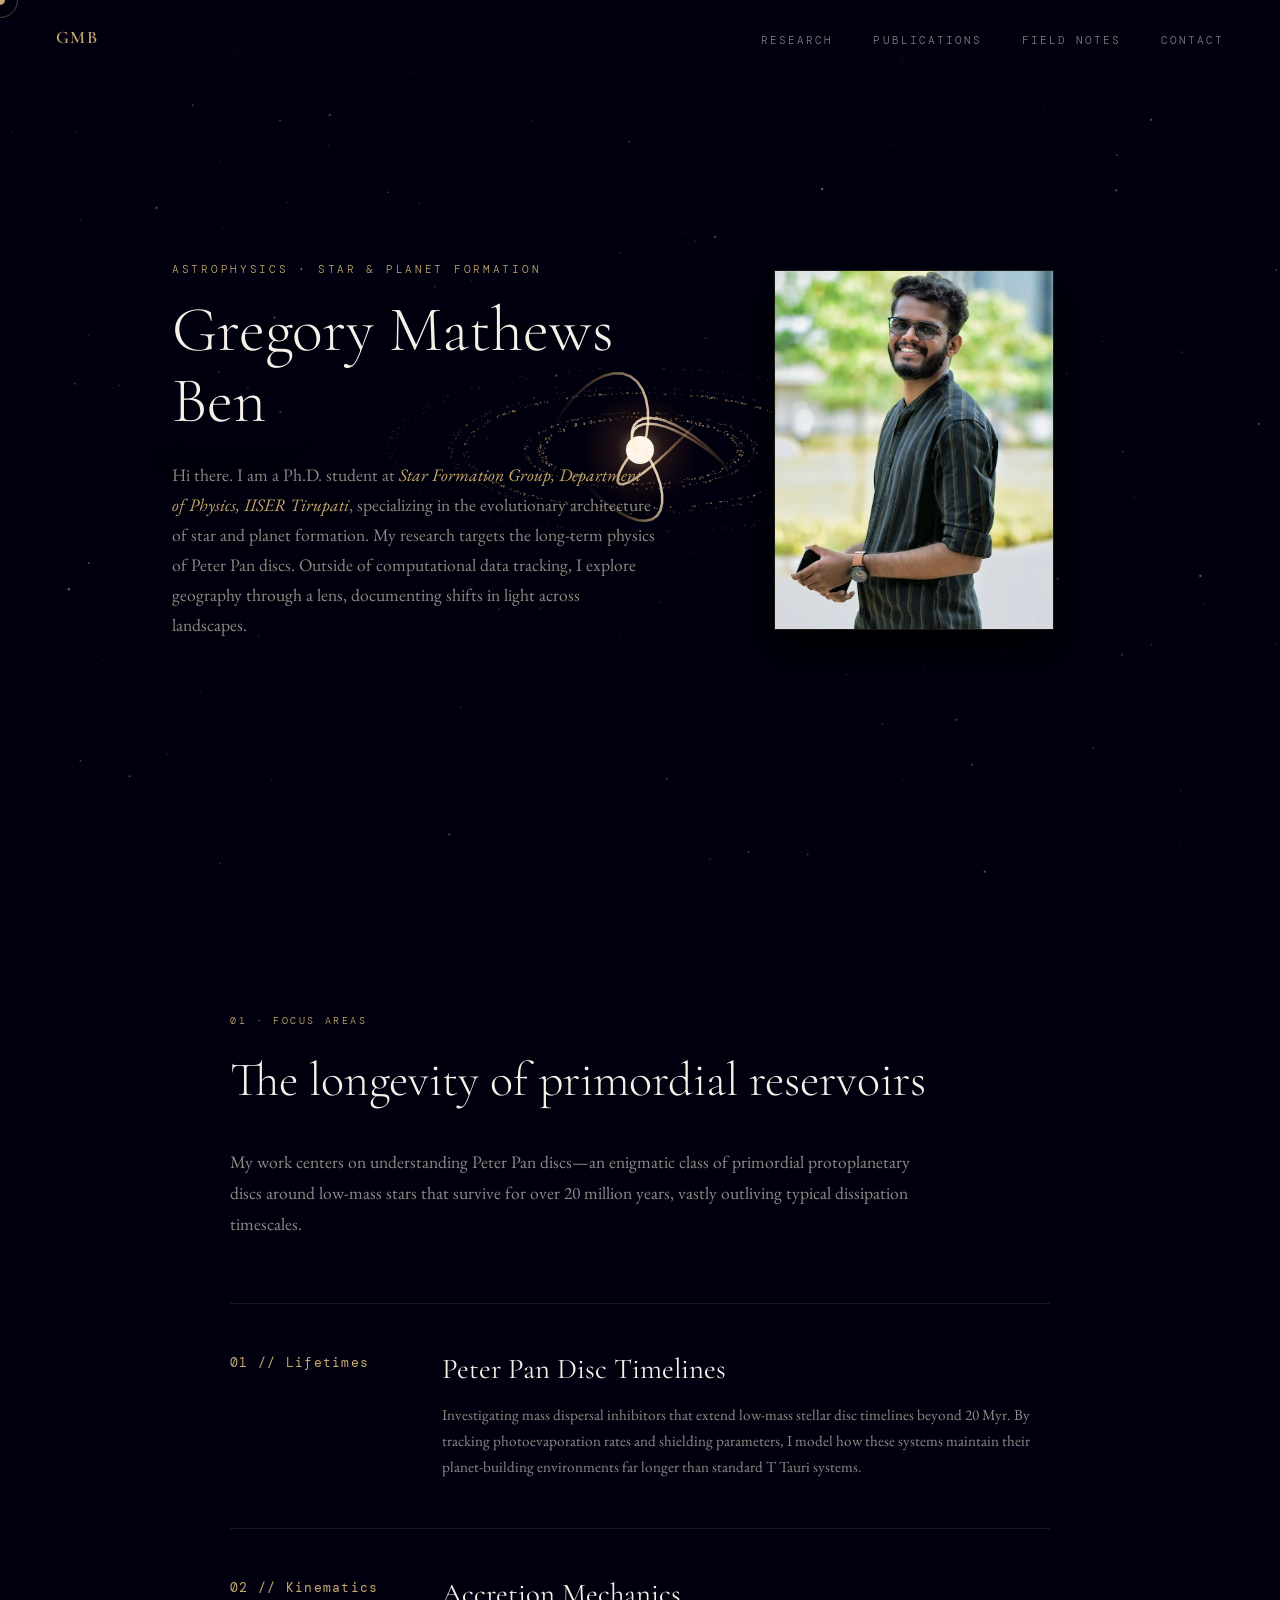
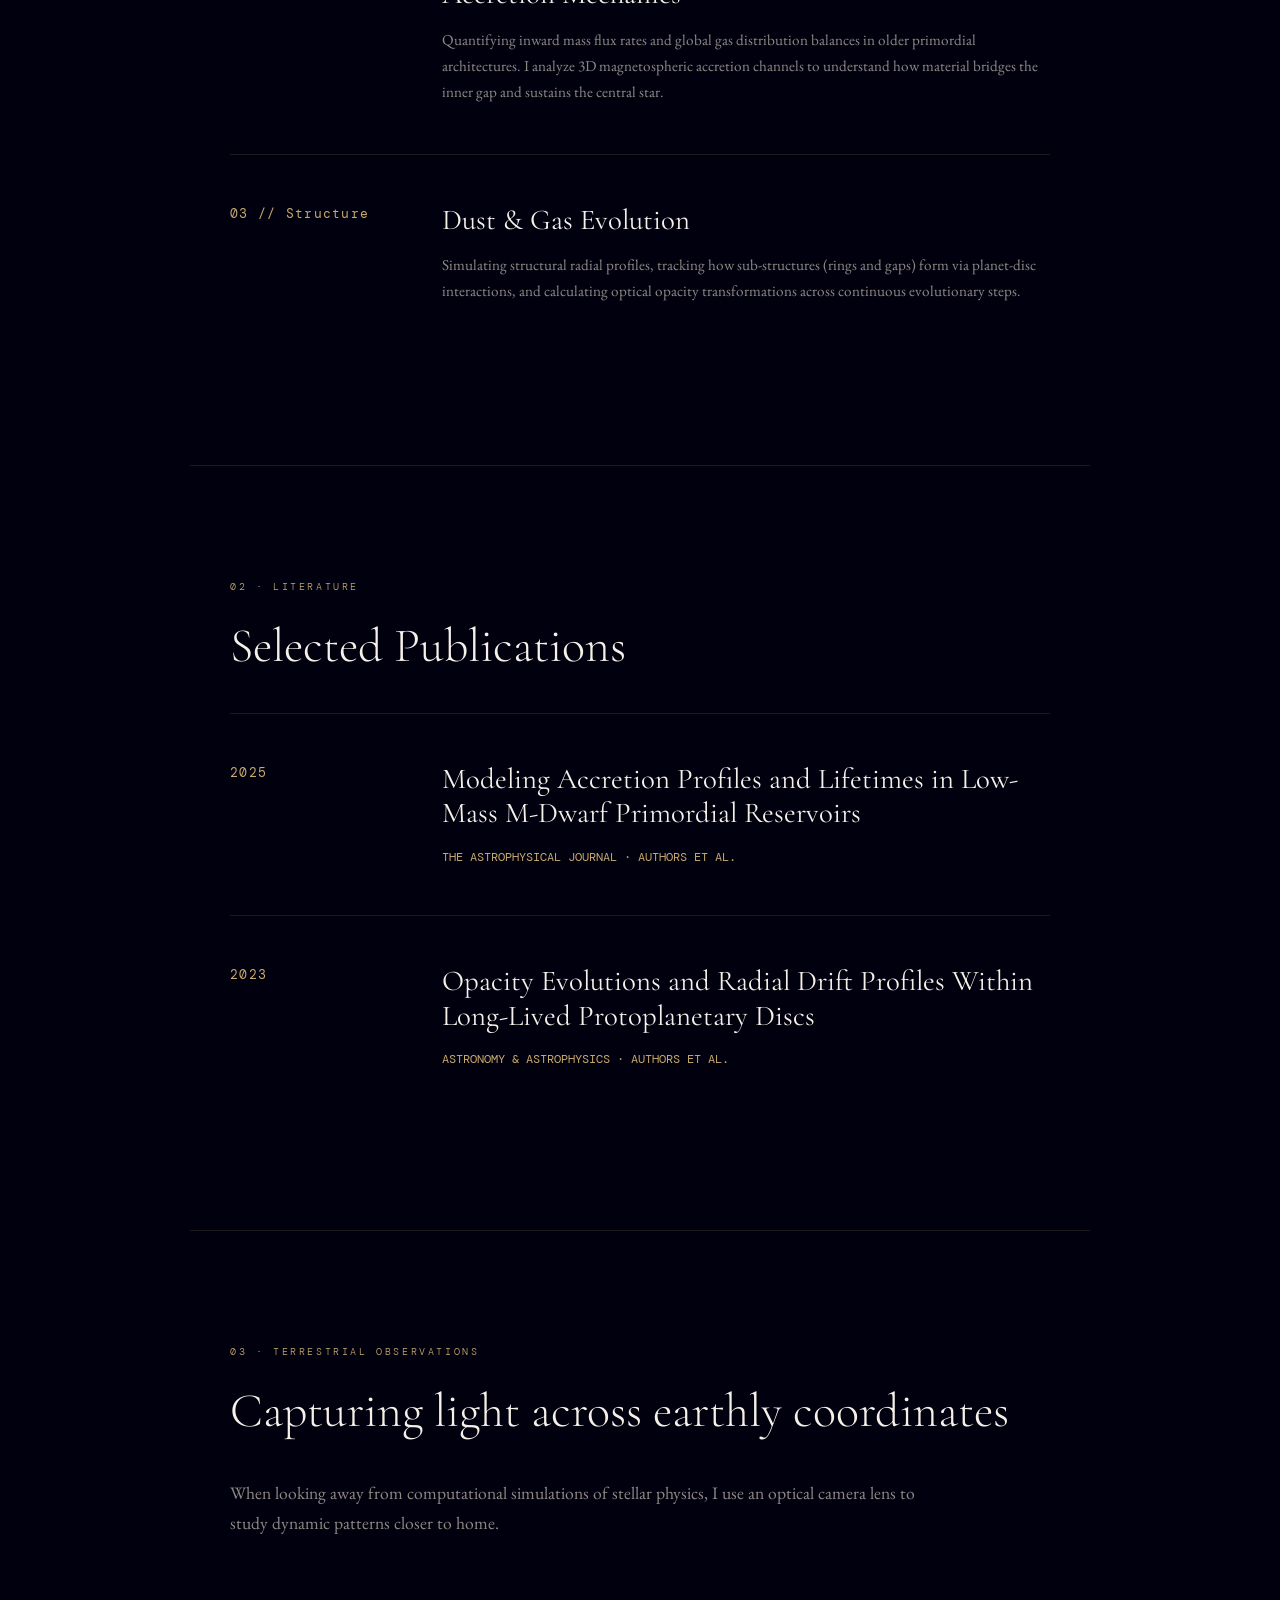
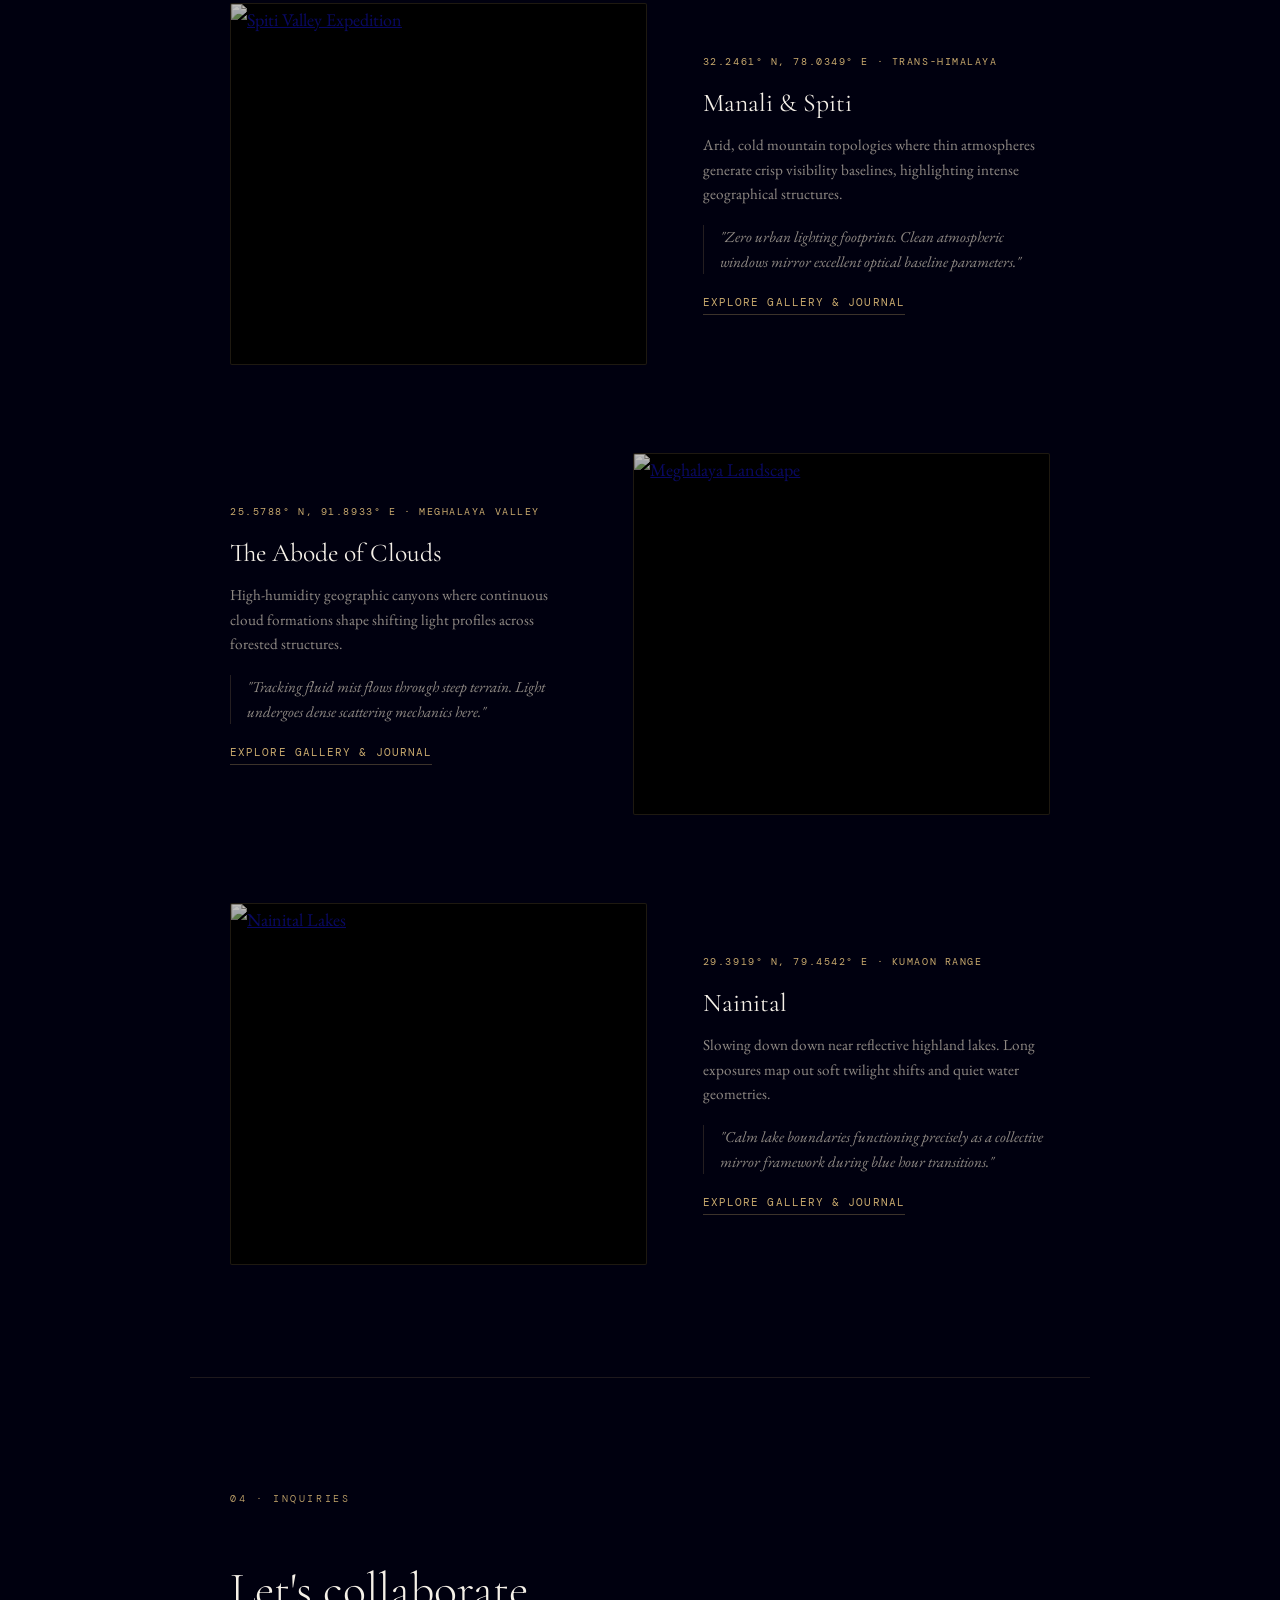
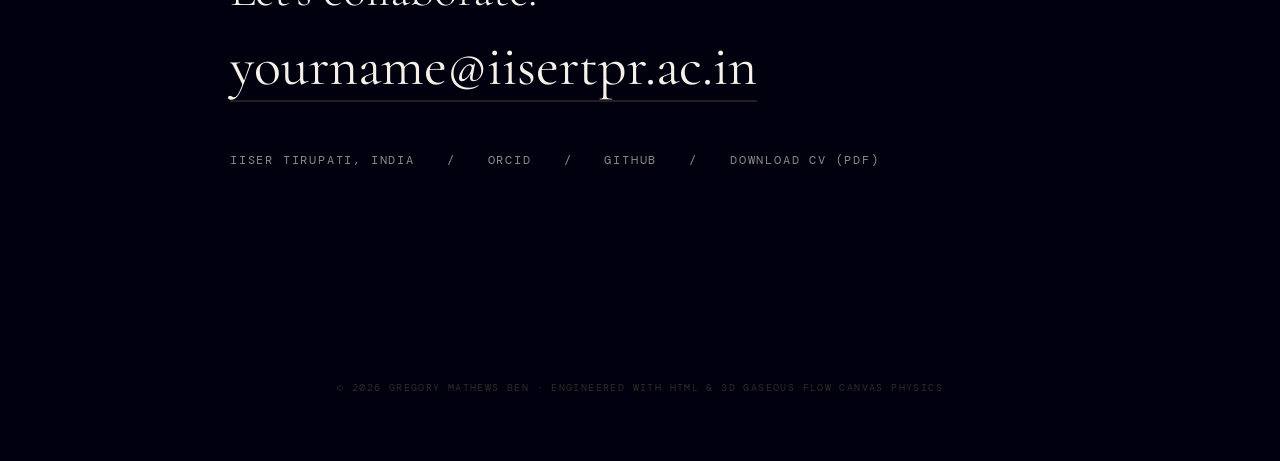
==== index.html @ f995111c "initial sinc" ====
<!DOCTYPE html>
<html lang="en">
<head>
<meta charset="UTF-8">
<meta name="viewport" content="width=device-width, initial-scale=1.0">
<title>Gregory Mathews Ben · Astrophysics</title>
<link rel="preconnect" href="https://fonts.googleapis.com">
<link href="https://fonts.googleapis.com/css2?family=EB+Garamond:ital,wght@0,400;0,500;1,400&family=Cormorant+Garamond:wght@300;400;600&family=DM+Mono:wght@300;400&display=swap" rel="stylesheet">
<style>
  *, *::before, *::after { box-sizing: border-box; margin: 0; padding: 0; }

  :root {
    --gold: #c8a96e;
    --gold-light: #e2c99a;
    --gold-dim: rgba(200,169,110,0.18);
    --white: #f5f0e8;
    --muted: rgba(220,210,195,0.65);
    --bg-space: #00000f;
    --bg-earth: #0a0d16;
    --border: rgba(200,169,110,0.15);
    --font-display: 'Cormorant Garamond', Georgia, serif;
    --font-body: 'EB Garamond', Georgia, serif;
    --font-mono: 'DM Mono', monospace;
    --transition-speed: 0.8s ease;
  }

  html { scroll-behavior: smooth; }

  body {
    background: var(--bg-space);
    color: var(--white);
    font-family: var(--font-body);
    font-size: 18px;
    line-height: 1.75;
    transition: background-color var(--transition-speed);
    cursor:none;
  }
  #cursor {
    position: fixed; top: 0; left: 0; width: 10px; height: 10px;
    background: var(--gold); border-radius: 50%; pointer-events: none;
    z-index: 9999; transform: translate(-50%,-50%);
    transition: width 0.15s, height 0.15s, background 0.15s;
    mix-blend-mode: normal;
  }
  #cursor-ring {
    position: fixed; top: 0; left: 0; width: 36px; height: 36px;
    border: 1px solid rgba(200,169,110,0.4); border-radius: 50%;
    pointer-events: none; z-index: 9998; transform: translate(-50%,-50%);
    transition: transform 0.12s ease, width 0.2s, height 0.2s;
  }
  body.terrestrial-mode { background: var(--bg-earth); }
 
  /* ── NAV ── */
  nav {
    position: fixed; top: 0; left: 0; right: 0; z-index: 100;
    display: flex; justify-content: space-between; align-items: center;
    padding: 1.4rem 3.5rem;
    background: linear-gradient(to bottom, rgba(0,0,15,0.85) 0%, transparent 100%);
    backdrop-filter: blur(2px);
  }
  .nav-logo {
    font-family: var(--font-display); font-size: 1.1rem;
    color: var(--gold); letter-spacing: 0.08em; font-weight: 600; text-decoration: none;
  }
  .nav-links { display: flex; gap: 2.5rem; list-style: none; }
  .nav-links a {
    font-family: var(--font-mono); font-size: 0.7rem; font-weight: 300;
    letter-spacing: 0.18em; text-transform: uppercase;
    color: rgba(220,210,195,0.6); text-decoration: none; transition: color 0.2s;
  }
  .nav-links a:hover { color: var(--gold); }

  /* ── HERO SECTION FIXED (Ensuring correct layering over canvas) ── */
  #hero {
    position: relative; width: 100%; height: 100vh;
    display: flex; align-items: center; justify-content: center;
    overflow: hidden;
  }
  #disc-canvas {
    position: absolute; inset: 0; width: 100%; height: 100%; display: block; z-index: 1;
  }
  .hero-container {
    position: relative; z-index: 2; display: grid;
    grid-template-columns: 1.25fr 1fr; gap: 4rem;
    max-width: 1000px; width: 100%; align-items: center; padding: 0 2rem;
  }
  .hero-text-side { text-align: left; pointer-events: none; }
  .hero-label {
    font-family: var(--font-mono); font-size: 0.68rem; font-weight: 300;
    letter-spacing: 0.25em; text-transform: uppercase;
    color: var(--gold); margin-bottom: 1rem; opacity: 0; animation: fadeUp 1s 0.3s forwards;
  }
  .hero-name {
    font-family: var(--font-display); font-size: clamp(2.5rem, 5vw, 4rem);
    font-weight: 300; line-height: 1.1; color: var(--white);
    text-shadow: 0 0 60px rgba(0,0,0,1);
    opacity: 0; animation: fadeUp 1s 0.55s forwards;
  }
  .hero-welcome {
    font-size: 1.1rem; color: var(--muted); margin-top: 1.5rem; max-width: 540px;
    text-shadow: 0 0 30px rgba(0,0,0,1), 0 2px 8px rgba(0,0,0,1);
    opacity: 0; animation: fadeUp 1s 0.8s forwards; line-height: 1.7;
  }
  .hero-welcome span { color: var(--gold); font-style: italic; }

  /* Full True-Color Portrait Frame Layout */
  .hero-portrait-side {
    opacity: 0; animation: fadeUp 1s 1.0s forwards; display: flex; justify-content: center; z-index: 3;
  }
  .portrait-frame {
    position: relative; width: 280px; height: 360px;
    border: 1px solid var(--border); background: #000; overflow: hidden;
    box-shadow: 0 20px 40px rgba(0,0,0,0.8);
  }
  .portrait-frame img {
    width: 100%; height: 100%; object-fit: cover;
    transition: transform 0.6s ease;
  }
  .portrait-frame:hover img {
    transform: scale(1.02);
  }

  @keyframes fadeUp {
    from { opacity: 0; transform: translateY(18px); }
    to   { opacity: 1; transform: translateY(0); }
  }

  /* ── SECTIONS ── */
  section {
    max-width: 900px; margin: 0 auto; padding: 7rem 2.5rem; border-bottom: 1px solid var(--border);
    position: relative; z-index: 2;
  }
  section:last-of-type { border-bottom: none; }

  .sec-label {
    font-family: var(--font-mono); font-size: 0.65rem; font-weight: 300;
    letter-spacing: 0.25em; text-transform: uppercase;
    color: var(--gold); margin-bottom: 1.5rem; display: block;
  }
  .sec-title {
    font-family: var(--font-display); font-size: clamp(2rem, 4vw, 3rem);
    font-weight: 300; color: var(--white); line-height: 1.1; margin-bottom: 2.5rem;
  }
  .sec-intro { color: var(--muted); font-size: 1.1rem; max-width: 700px; margin-bottom: 4rem; }

  /* ── EDITORIAL LAYOUT ── */
  .editorial-list { display: flex; flex-direction: column; }
  .editorial-row {
    display: grid; grid-template-columns: 180px 1fr; gap: 2rem;
    padding: 3rem 0; border-top: 1px solid var(--border);
  }
  .row-meta {
    font-family: var(--font-mono); font-size: 0.8rem; color: var(--gold);
    letter-spacing: 0.1em;
  }
  .row-content h3 {
    font-family: var(--font-display); font-size: 1.8rem; font-weight: 400;
    color: var(--white); margin-bottom: 1rem; line-height: 1.2;
  }
  .row-content p { font-size: 0.95rem; color: var(--muted); line-height: 1.7; }

  /* ── PHOTOGRAPHY PORTALS ── */
  .travel-grid { display: flex; flex-direction: column; gap: 5.5rem; margin-top: 2rem; }
  .travel-item { display: grid; grid-template-columns: 1.2fr 1fr; gap: 3.5rem; align-items: center; }
  .travel-item:nth-child(even) { grid-template-columns: 1fr 1.2fr; }
  .travel-item:nth-child(even) .travel-img-wrapper { grid-column: 2; }
  .travel-item:nth-child(even) .travel-info { grid-column: 1; grid-row: 1; }

  .travel-img-wrapper {
    position: relative; overflow: hidden; border: 1px solid var(--border);
    border-radius: 2px; background: #000; display: block;
  }
  .travel-img-wrapper img {
    width: 100%; display: block; height: 360px; object-fit: cover;
    filter: grayscale(40%) sepia(15%) brightness(0.75);
    transition: transform 0.7s cubic-bezier(0.25, 1, 0.5, 1), filter 0.7s ease;
  }
  .travel-img-wrapper:hover img {
    filter: grayscale(0%) sepia(0%) brightness(1); transform: scale(1.02);
  }
  .meta-coords {
    font-family: var(--font-mono); font-size: 0.65rem; color: var(--gold);
    letter-spacing: 0.15em; margin-bottom: 0.6rem;
  }
  .travel-notes {
    font-size: 0.95rem; color: var(--muted); border-left: 1px solid var(--gold-dim);
    padding-left: 1rem; margin-top: 1.2rem; font-style: italic; line-height: 1.6;
  }
  .explore-link {
    display: inline-block; margin-top: 1.2rem; font-family: var(--font-mono);
    font-size: 0.68rem; text-transform: uppercase; letter-spacing: 0.1em;
    color: var(--gold); text-decoration: none; border-bottom: 1px solid rgba(200,169,110,0.3);
    padding-bottom: 2px; transition: color 0.2s, border-color 0.2s;
  }
  .explore-link:hover { color: var(--white); border-color: var(--white); }

  /* ── CONTACT ── */
  .contact-hero { padding: 2rem 0; }
  .email-massive {
    font-family: var(--font-display); font-size: clamp(1.8rem, 4.5vw, 3.5rem);
    color: var(--white); text-decoration: none; border-bottom: 2px solid var(--gold-dim);
    display: inline-block; margin: 1rem 0 3rem 0; transition: color 0.3s, border-color 0.3s;
    line-height: 1.2;
  }
  .email-massive:hover { color: var(--gold); border-color: var(--gold); }
  
  .contact-links-inline {
    display: flex; gap: 2rem; font-family: var(--font-mono); font-size: 0.75rem;
    letter-spacing: 0.15em; text-transform: uppercase; color: var(--muted);
  }
  .contact-links-inline a { color: var(--muted); text-decoration: none; transition: color 0.2s; }
  .contact-links-inline a:hover { color: var(--gold); }

  footer {
    text-align: center; padding: 4rem 2rem;
    font-family: var(--font-mono); font-size: 0.62rem; letter-spacing: 0.14em;
    color: rgba(200,169,110,0.25); text-transform: uppercase;
  }

  @media (max-width: 860px) {
    nav { padding: 1rem 1.5rem; }
    .nav-links { gap: 1.2rem; }
    #hero { padding-top: 7rem; height: auto; min-height: auto; }
    .hero-container { grid-template-columns: 1fr; gap: 2.5rem; }
    .hero-text-side { text-align: center; }
    .hero-welcome { margin-left: auto; margin-right: auto; }
    .portrait-frame { width: 240px; height: 310px; }
    section { padding: 5rem 1.5rem; }
    .editorial-row { grid-template-columns: 1fr; gap: 0.5rem; padding: 2.5rem 0; }
    .row-meta { margin-bottom: 0.5rem; }
    .travel-item, .travel-item:nth-child(even) { grid-template-columns: 1fr; gap: 1.5rem; }
    .travel-item:nth-child(even) .travel-img-wrapper { grid-column: auto; }
    .travel-img-wrapper img { height: 250px; }
    .contact-links-inline { flex-direction: column; gap: 1rem; }
  }
</style>
</head>
<body>
<div id="cursor"></div>
<div id="cursor-ring"></div>
<nav>
  <a class="nav-logo" href="#hero">GMB</a>
  <ul class="nav-links">
    <li><a href="#research">Research</a></li>
    <li><a href="#publications">Publications</a></li>
    <li><a href="#terrestrial">Field Notes</a></li>
    <li><a href="#contact">Contact</a></li>
  </ul>
</nav>

<section id="hero" style="max-width:100%; border:none; padding:0;">
  <canvas id="disc-canvas"></canvas>
  <div class="hero-container">
    
    <div class="hero-text-side">
      <div class="hero-label">Astrophysics · Star &amp; Planet Formation</div>
      <h1 class="hero-name">Gregory Mathews Ben</h1>
      <p class="hero-welcome">
        Hi there. I am a Ph.D. student at <span>Star Formation Group, Department of Physics, IISER Tirupati</span>, specializing in the evolutionary architecture of star and planet formation. My research targets the long-term physics of Peter Pan discs. Outside of computational data tracking, I explore geography through a lens, documenting shifts in light across landscapes.
      </p>
    </div>

    <div class="hero-portrait-side">
      <div class="portrait-frame">
        <img src="greg.jpg" alt="Gregory Mathews Ben Portrait">
      </div>
    </div>

  </div>
</section>

<section id="research">
  <span class="sec-label">01 · Focus Areas</span>
  <h2 class="sec-title">The longevity of primordial reservoirs</h2>
  <p class="sec-intro">
    My work centers on understanding Peter Pan discs—an enigmatic class of primordial protoplanetary discs around low-mass stars that survive for over 20 million years, vastly outliving typical dissipation timescales.
  </p>

  <div class="editorial-list">
    <div class="editorial-row">
      <div class="row-meta">01 // Lifetimes</div>
      <div class="row-content">
        <h3>Peter Pan Disc Timelines</h3>
        <p>Investigating mass dispersal inhibitors that extend low-mass stellar disc timelines beyond 20 Myr. By tracking photoevaporation rates and shielding parameters, I model how these systems maintain their planet-building environments far longer than standard T Tauri systems.</p>
      </div>
    </div>

    <div class="editorial-row">
      <div class="row-meta">02 // Kinematics</div>
      <div class="row-content">
        <h3>Accretion Mechanics</h3>
        <p>Quantifying inward mass flux rates and global gas distribution balances in older primordial architectures. I analyze 3D magnetospheric accretion channels to understand how material bridges the inner gap and sustains the central star.</p>
      </div>
    </div>

    <div class="editorial-row">
      <div class="row-meta">03 // Structure</div>
      <div class="row-content">
        <h3>Dust &amp; Gas Evolution</h3>
        <p>Simulating structural radial profiles, tracking how sub-structures (rings and gaps) form via planet-disc interactions, and calculating optical opacity transformations across continuous evolutionary steps.</p>
      </div>
    </div>
  </div>
</section>

<section id="publications">
  <span class="sec-label">02 · Literature</span>
  <h2 class="sec-title">Selected Publications</h2>
  
  <div class="editorial-list">
    <div class="editorial-row">
      <div class="row-meta">2025</div>
      <div class="row-content">
        <h3>Modeling Accretion Profiles and Lifetimes in Low-Mass M-Dwarf Primordial Reservoirs</h3>
        <p style="font-family: var(--font-mono); font-size: 0.75rem; color: var(--gold); text-transform: uppercase;">The Astrophysical Journal · Authors et al.</p>
      </div>
    </div>
    <div class="editorial-row">
      <div class="row-meta">2023</div>
      <div class="row-content">
        <h3>Opacity Evolutions and Radial Drift Profiles Within Long-Lived Protoplanetary Discs</h3>
        <p style="font-family: var(--font-mono); font-size: 0.75rem; color: var(--gold); text-transform: uppercase;">Astronomy &amp; Astrophysics · Authors et al.</p>
      </div>
    </div>
  </div>
</section>

<section id="terrestrial">
  <span class="sec-label">03 · Terrestrial Observations</span>
  <h2 class="sec-title">Capturing light across earthly coordinates</h2>
  <p class="sec-intro">
    When looking away from computational simulations of stellar physics, I use an optical camera lens to study dynamic patterns closer to home. 
  </p>

  <div class="travel-grid">
    <div class="travel-item">
      <a href="spiti.html" class="travel-img-wrapper">
        <img src="images/spiti_cover.webp" alt="Spiti Valley Expedition" loading="lazy">
      </a>
      <div class="travel-info">
        <div class="meta-coords">32.2461° N, 78.0349° E · TRANS-HIMALAYA</div>
        <h3 style="font-family: var(--font-display); font-size: 1.6rem; font-weight: 400; color: var(--white); margin-bottom: 0.5rem;">Manali &amp; Spiti</h3>
        <p style="font-size: 0.95rem; color: var(--muted); line-height: 1.6;">
          Arid, cold mountain topologies where thin atmospheres generate crisp visibility baselines, highlighting intense geographical structures.
        </p>
        <div class="travel-notes">
          "Zero urban lighting footprints. Clean atmospheric windows mirror excellent optical baseline parameters."
        </div>
        <a href="spiti.html" class="explore-link">Explore Gallery &amp; Journal</a>
      </div>
    </div>

    <div class="travel-item">
      <a href="meghalaya.html" class="travel-img-wrapper">
        <img src="images/meghalaya_cover.webp" alt="Meghalaya Landscape" loading="lazy">
      </a>
      <div class="travel-info">
        <div class="meta-coords">25.5788° N, 91.8933° E · MEGHALAYA VALLEY</div>
        <h3 style="font-family: var(--font-display); font-size: 1.6rem; font-weight: 400; color: var(--white); margin-bottom: 0.5rem;">The Abode of Clouds</h3>
        <p style="font-size: 0.95rem; color: var(--muted); line-height: 1.6;">
          High-humidity geographic canyons where continuous cloud formations shape shifting light profiles across forested structures.
        </p>
        <div class="travel-notes">
          "Tracking fluid mist flows through steep terrain. Light undergoes dense scattering mechanics here."
        </div>
        <a href="meghalaya.html" class="explore-link">Explore Gallery &amp; Journal</a>
      </div>
    </div>

    <div class="travel-item">
      <a href="nainital.html" class="travel-img-wrapper">
        <img src="images/nainital_cover.webp" alt="Nainital Lakes" loading="lazy">
      </a>
      <div class="travel-info">
        <div class="meta-coords">29.3919° N, 79.4542° E · KUMAON RANGE</div>
        <h3 style="font-family: var(--font-display); font-size: 1.6rem; font-weight: 400; color: var(--white); margin-bottom: 0.5rem;">Nainital</h3>
        <p style="font-size: 0.95rem; color: var(--muted); line-height: 1.6;">
          Slowing down down near reflective highland lakes. Long exposures map out soft twilight shifts and quiet water geometries.
        </p>
        <div class="travel-notes">
          "Calm lake boundaries functioning precisely as a collective mirror framework during blue hour transitions."
        </div>
        <a href="nainital.html" class="explore-link">Explore Gallery &amp; Journal</a>
      </div>
    </div>
  </div>
</section>

<section id="contact">
  <span class="sec-label">04 · Inquiries</span>
  <div class="contact-hero">
    <h2 class="sec-title" style="margin-bottom: 0;">Let's collaborate.</h2>
    <a href="mailto:yourname@iisertpr.ac.in" class="email-massive">yourname@iisertpr.ac.in</a>
    
    <div class="contact-links-inline">
      <span>IISER Tirupati, India</span>
      <span>/</span>
      <a href="https://orcid.org/0000-0000-0000-0000" target="_blank">ORCID</a>
      <span>/</span>
      <a href="https://github.com/yourusername" target="_blank">GitHub</a>
      <span>/</span>
      <a href="cv.pdf" target="_blank">Download CV (PDF)</a>
    </div>
  </div>
</section>

<footer>
  &copy; 2026 Gregory Mathews Ben · Engineered with HTML &amp; 3D Gaseous Flow Canvas Physics
</footer>

<script>
(function() {
  const canvas = document.getElementById('disc-canvas');
  const ctx    = canvas.getContext('2d');
  const hero   = document.getElementById('hero');

  let W, H, cx, cy;
  let targetTX = 0, targetTY = 0, tiltX = 0, tiltY = 0;
  let t = 0;

  function resize() {
    W = canvas.width  = hero.clientWidth;
    H = canvas.height = hero.clientHeight;
    cx = W / 2; cy = H / 2;
  }
  resize();
  window.addEventListener('resize', resize);

  document.addEventListener('mousemove', e => {
    targetTX = (e.clientX / window.innerWidth  - 0.5) * 0.15;
    targetTY = (e.clientY / window.innerHeight - 0.5) * 0.10;
  });

  const bgStars = [];
  for (let i = 0; i < 180; i++) {
    bgStars.push({ x: Math.random(), y: Math.random(), r: Math.random() * 1.1 + 0.2, ph: Math.random() * Math.PI * 2, sp: 0.4 });
  }

  /* Substructured Dust Discs with distinct gaps [cite: 135] */
  const RINGS = [
    { r: 100, spread: 8,  n: 350, spd: 0.0014, color: (p) => `rgba(235, 192, 125, ${0.65 * p.br})` }, 
    { r: 115, spread: 5,  n: 250, spd: 0.0012, color: (p) => `rgba(225, 178, 110, ${0.45 * p.br})` }, 
    { r: 175, spread: 5,  n: 400, spd: 0.0009, color: (p) => `rgba(205, 162, 100, ${0.75 * p.br})` }, 
    { r: 190, spread: 6,  n: 300, spd: 0.0008, color: (p) => `rgba(185, 142,  90, ${0.40 * p.br})` },
    { r: 250, spread: 12, n: 450, spd: 0.0006, color: (p) => `rgba(155, 122,  80, ${0.30 * p.br})` }
  ];

  RINGS.forEach(ring => {
    ring.pts = [];
    for (let i = 0; i < ring.n; i++) {
      ring.pts.push({ 
        angle: Math.random() * Math.PI * 2, 
        dR: (Math.random() - 0.5) * ring.spread, 
        sz: Math.random() * 1.2 + 0.4, 
        br: 0.4 + Math.random() * 0.6 
      });
    }
  });

  /* ── SYMMETRIC ACCRETION REFACTOR (4 channels spaced perfectly by 90 degrees) ── */
  const STREAMERS = [];
  const totalStreamers = 5; 
  for (let i = 0; i < totalStreamers; i++) {
    STREAMERS.push({
      // Spacing angles perfectly by 90 degrees (i * Math.PI / 2) to distribute all around the star sides
      angleOffset: i * (Math.PI / 2),
      speed: 0.007,
      hMax: 45 + Math.random() * 15,
      // Alternate hemispheres (i % 2 === 0 ? Up : Down) to maintain dynamic architectural symmetry
      zDir: i % 2 === 0 ? 1 : -1, 
      thick: 2.5
    });
  }

  function project3D(angle, r, z) {
    const inc = 0.33 + tiltY * 0.45;
    const x = cx + Math.cos(angle) * r + tiltX * r * 0.25;
    const y = cy + Math.sin(angle) * r * inc - z; 
    const depth = Math.sin(angle) * r + (z * 0.5); 
    return { x, y, depth };
  }

  function draw() {
    t += 0.012;
    tiltX += (targetTX - tiltX) * 0.04;
    tiltY += (targetTY - tiltY) * 0.04;

    ctx.fillStyle = '#00000f';
    ctx.fillRect(0, 0, W, H);

    bgStars.forEach(s => {
      ctx.beginPath();
      ctx.arc(s.x * W, s.y * H, s.r, 0, Math.PI * 2);
      ctx.fillStyle = `rgba(235, 240, 255, ${0.2 + Math.sin(t * s.sp + s.ph) * 0.15})`;
      ctx.fill();
    });

    let renderList = [];
    renderList.push({ type: 'star', depth: 0 });

    RINGS.forEach(ring => {
      ring.pts.forEach(p => {
        p.angle += ring.spd;
        const proj = project3D(p.angle, ring.r + p.dR, 0);
        renderList.push({ 
          type: 'disc', x: proj.x, y: proj.y, depth: proj.depth, 
          sz: p.sz, color: ring.color(p) 
        });
      });
    });

    /* Render symmetric geometric gas path arrays [cite: 134] */
    STREAMERS.forEach(str => {
      let segmentPoints = [];
      let avgDepth = 0;
      const steps = 16; 

      for (let j = 0; j <= steps; j++) {
        let stepProg = j / steps;
        let r = 100 * (1 - Math.pow(stepProg, 1.6)) + 6;
        let z = str.hMax * Math.sin(stepProg * Math.PI) * str.zDir;
        
        // Combine continuous background orbital rotation with structural offset
        let angle = (t * 0.6) + str.angleOffset + (stepProg * 1.5 * str.zDir);
        
        let proj = project3D(angle, r, z);
        segmentPoints.push(proj);
        avgDepth += proj.depth;
      }
      avgDepth /= (steps + 1);

      renderList.push({
        type: 'gaseous_stream',
        points: segmentPoints,
        depth: avgDepth,
        thick: str.thick
      });
    });

    renderList.sort((a, b) => a.depth - b.depth);

    renderList.forEach(item => {
      if (item.type === 'star') {
        let glow = ctx.createRadialGradient(cx, cy, 0, cx, cy, 60);
        glow.addColorStop(0, 'rgba(255, 232, 190, 0.45)');
        glow.addColorStop(0.4, 'rgba(255, 155, 75, 0.12)');
        glow.addColorStop(1, 'rgba(255, 80, 20, 0)');
        ctx.beginPath(); ctx.arc(cx, cy, 60, 0, Math.PI * 2); ctx.fillStyle = glow; ctx.fill();

        ctx.beginPath();
        ctx.arc(cx, cy, 14, 0, Math.PI * 2);
        ctx.fillStyle = '#fff6eb'; 
        ctx.fill();
      } else if (item.type === 'gaseous_stream') {
        if (item.points.length < 2) return;
        
        ctx.beginPath();
        ctx.moveTo(item.points[0].x, item.points[0].y);
        for (let k = 1; k < item.points.length; k++) {
          ctx.lineTo(item.points[k].x, item.points[k].y);
        }
        
        let grad = ctx.createLinearGradient(
          item.points[0].x, item.points[0].y, 
          item.points[item.points.length-1].x, item.points[item.points.length-1].y
        );
        grad.addColorStop(0, 'rgba(200, 140, 70, 0.02)'); 
        grad.addColorStop(0.4, 'rgba(235, 180, 110, 0.35)'); 
        grad.addColorStop(1, 'rgba(255, 240, 210, 0.85)'); 
        
        ctx.strokeStyle = grad;
        ctx.lineWidth = item.thick;
        ctx.lineCap = 'round';
        ctx.lineJoin = 'round';
        ctx.stroke();
      } else {
        ctx.fillStyle = item.color;
        ctx.fillRect(item.x, item.y, item.sz, item.sz);
      }
    });

    requestAnimationFrame(draw);
  }
  
  draw();
})();

/* ── SCROLL GRADIENT OBSERVER ── */
const travelSection = document.getElementById('terrestrial');
if (travelSection && 'IntersectionObserver' in window) {
  const observer = new IntersectionObserver((entries) => {
    entries.forEach(entry => {
      if (entry.isIntersecting) {
        document.body.classList.add('terrestrial-mode');
      } else {
        document.body.classList.remove('terrestrial-mode');
      }
    });
  }, { threshold: 0.12 });
  observer.observe(travelSection);
}
</script>
<script>
(function() {
  const dot  = document.getElementById('cursor');
  const ring = document.getElementById('cursor-ring');
  let rx = 0, ry = 0, mx = 0, my = 0;

  // Continuously listen to mouse coordinates
  document.addEventListener('mousemove', e => { 
    mx = e.clientX; 
    my = e.clientY; 
  });

  // Smooth frame loop calculation
  function loop() {
    rx += (mx - rx) * 0.14;
    ry += (my - ry) * 0.14;
    dot.style.left  = mx + 'px';
    dot.style.top   = my + 'px';
    ring.style.left = rx + 'px';
    ring.style.top  = ry + 'px';
    requestAnimationFrame(loop);
  }
  loop();

  // Expand cursor on interactive links
  document.querySelectorAll('a, button, .travel-img-wrapper').forEach(el => {
    el.addEventListener('mouseenter', () => {
      dot.style.width = '14px'; dot.style.height = '14px';
      ring.style.width = '50px'; ring.style.height = '50px';
    });
    el.addEventListener('mouseleave', () => {
      dot.style.width = '10px'; dot.style.height = '10px';
      ring.style.width = '36px'; ring.style.height = '36px';
    });
  });
})();
</script>
</body>
</html>
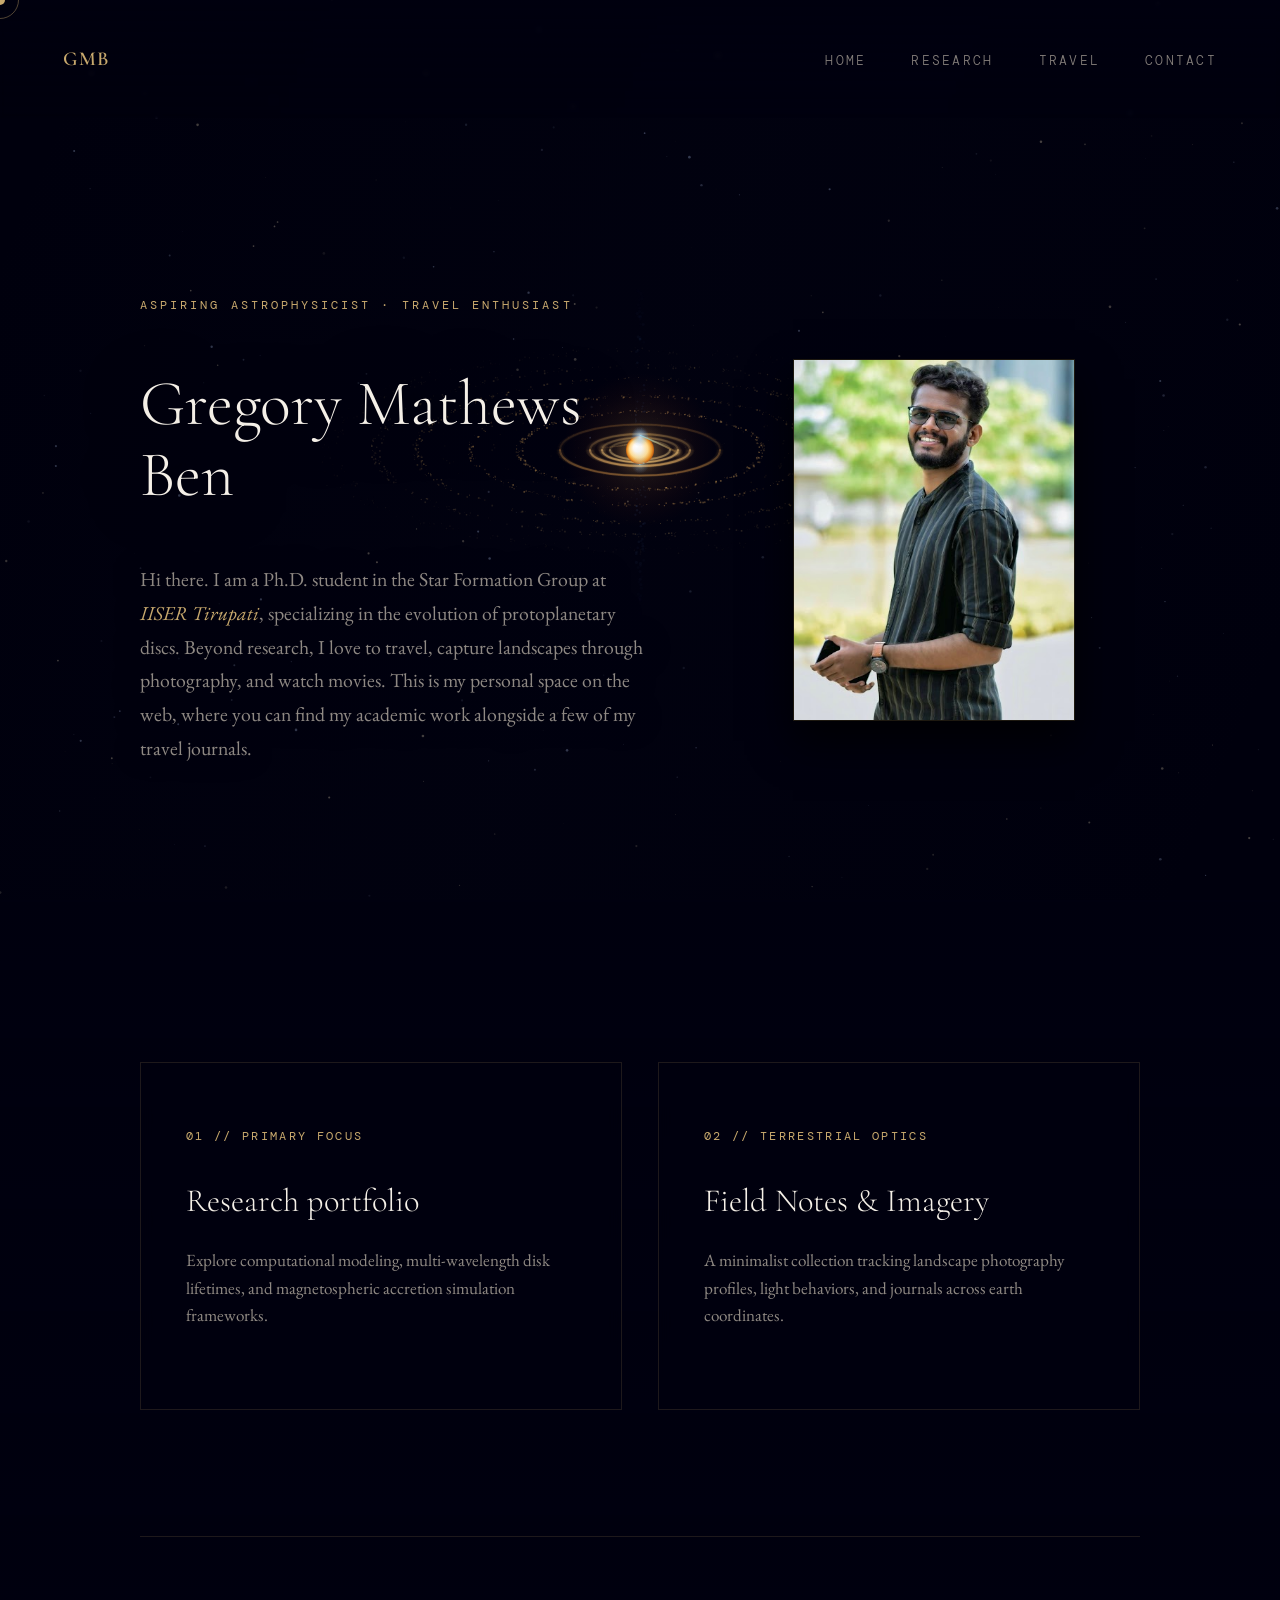
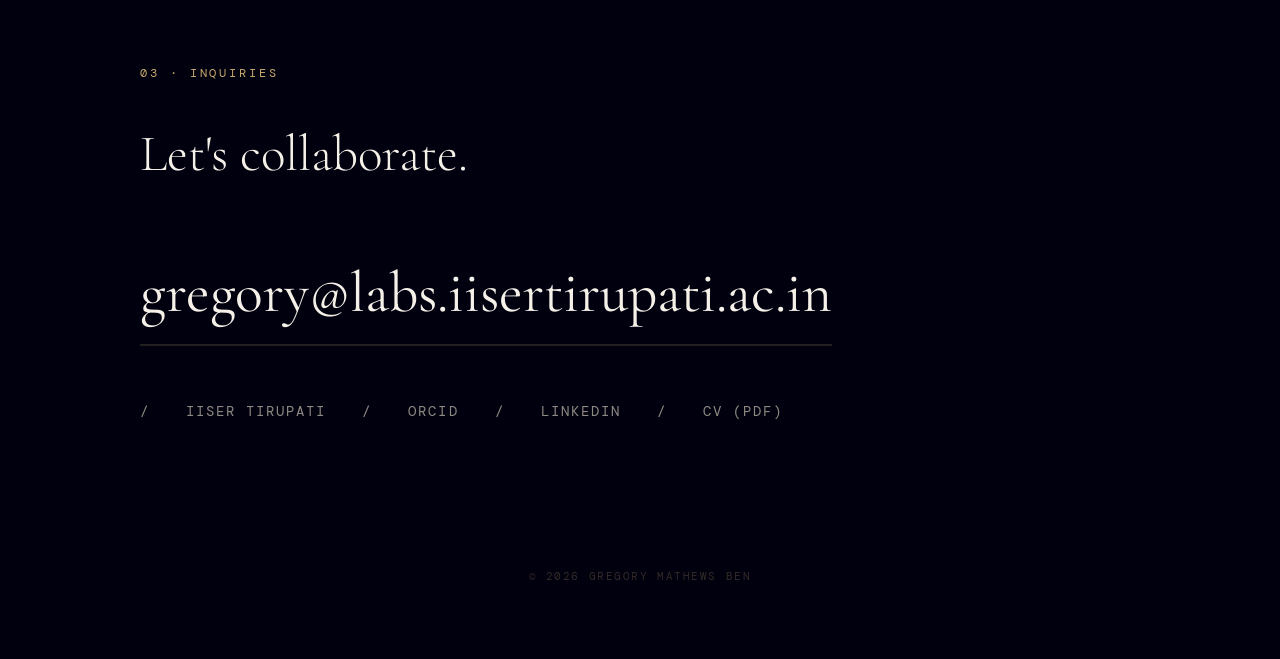
==== commit 80dc7cd7: "organised files; completed home and  research section" ====
--- a/index.html
+++ b/index.html
@@ -3,639 +3,331 @@
 <head>
 <meta charset="UTF-8">
 <meta name="viewport" content="width=device-width, initial-scale=1.0">
-<title>Gregory Mathews Ben · Astrophysics</title>
+<title>Gregory Mathews Ben · Astrophysics &amp; Observations</title>
 <link rel="preconnect" href="https://fonts.googleapis.com">
 <link href="https://fonts.googleapis.com/css2?family=EB+Garamond:ital,wght@0,400;0,500;1,400&family=Cormorant+Garamond:wght@300;400;600&family=DM+Mono:wght@300;400&display=swap" rel="stylesheet">
+
+<link rel="stylesheet" href="css/style.css">
+
 <style>
-  *, *::before, *::after { box-sizing: border-box; margin: 0; padding: 0; }
-
-  :root {
-    --gold: #c8a96e;
-    --gold-light: #e2c99a;
-    --gold-dim: rgba(200,169,110,0.18);
-    --white: #f5f0e8;
-    --muted: rgba(220,210,195,0.65);
-    --bg-space: #00000f;
-    --bg-earth: #0a0d16;
-    --border: rgba(200,169,110,0.15);
-    --font-display: 'Cormorant Garamond', Georgia, serif;
-    --font-body: 'EB Garamond', Georgia, serif;
-    --font-mono: 'DM Mono', monospace;
-    --transition-speed: 0.8s ease;
-  }
-
-  html { scroll-behavior: smooth; }
-
-  body {
-    background: var(--bg-space);
-    color: var(--white);
-    font-family: var(--font-body);
-    font-size: 18px;
-    line-height: 1.75;
-    transition: background-color var(--transition-speed);
-    cursor:none;
-  }
-  #cursor {
-    position: fixed; top: 0; left: 0; width: 10px; height: 10px;
-    background: var(--gold); border-radius: 50%; pointer-events: none;
-    z-index: 9999; transform: translate(-50%,-50%);
-    transition: width 0.15s, height 0.15s, background 0.15s;
-    mix-blend-mode: normal;
-  }
-  #cursor-ring {
-    position: fixed; top: 0; left: 0; width: 36px; height: 36px;
-    border: 1px solid rgba(200,169,110,0.4); border-radius: 50%;
-    pointer-events: none; z-index: 9998; transform: translate(-50%,-50%);
-    transition: transform 0.12s ease, width 0.2s, height 0.2s;
-  }
-  body.terrestrial-mode { background: var(--bg-earth); }
- 
-  /* ── NAV ── */
-  nav {
-    position: fixed; top: 0; left: 0; right: 0; z-index: 100;
-    display: flex; justify-content: space-between; align-items: center;
-    padding: 1.4rem 3.5rem;
-    background: linear-gradient(to bottom, rgba(0,0,15,0.85) 0%, transparent 100%);
-    backdrop-filter: blur(2px);
-  }
-  .nav-logo {
-    font-family: var(--font-display); font-size: 1.1rem;
-    color: var(--gold); letter-spacing: 0.08em; font-weight: 600; text-decoration: none;
-  }
-  .nav-links { display: flex; gap: 2.5rem; list-style: none; }
-  .nav-links a {
-    font-family: var(--font-mono); font-size: 0.7rem; font-weight: 300;
-    letter-spacing: 0.18em; text-transform: uppercase;
-    color: rgba(220,210,195,0.6); text-decoration: none; transition: color 0.2s;
-  }
-  .nav-links a:hover { color: var(--gold); }
-
-  /* ── HERO SECTION FIXED (Ensuring correct layering over canvas) ── */
+  /* Base setup to allow smooth background scrolling controls */
+  body { padding: 0; margin: 0; position: relative; }
+
+  /* FIXED BACKGROUND ENGINE: Stays anchored across all vertical scroll coordinates */
+  #home-background {
+    position: fixed;
+    top: 0;
+    left: 0;
+    width: 100%;
+    height: 100vh;
+    z-index: 1; /* Behind all text elements */
+    pointer-events: none;
+  }
+  #disc-canvas { width: 100%; height: 100%; display: block; }
+
+  /* ── PERSISTENT SHIELD OVERLAY ── */
+  /* This creates a clean gradient mask that deepens and softens the space lines 
+     as you head down toward your reading content, maintaining clean readability */
+  /* ── PERSISTENT SHIELD OVERLAY ── */
+  .scroll-fade-overlay {
+    position: absolute;
+    top: 100vh; 
+    left: 0;
+    width: 100%;
+    height: calc(100% - 100vh); 
+    /* Slightly lightened the dark color values to let the stars pop through more */
+    background: linear-gradient(to bottom, transparent 0%, rgba(0,0,15,0.2) 15%, rgba(0,0,15,0.6) 60%, rgba(0,0,15,0.8) 100%);
+    
+    /* FIXED: Blurness reduced down to 30% intensity */
+    backdrop-filter: blur(1.2px); 
+    -webkit-backdrop-filter: blur(1.2px);
+    
+    z-index: 2;
+    pointer-events: none;
+  }
+
+  /* Main content wrappers sitting safely elevated on top of background logic */
+  main { max-width: 1000px; margin: 0 auto; padding: 0 2rem; position: relative; z-index: 3; }
+
   #hero {
     position: relative; width: 100%; height: 100vh;
     display: flex; align-items: center; justify-content: center;
-    overflow: hidden;
-  }
-  #disc-canvas {
-    position: absolute; inset: 0; width: 100%; height: 100%; display: block; z-index: 1;
-  }
+    padding-top: 5rem;
+  }
+  
   .hero-container {
-    position: relative; z-index: 2; display: grid;
-    grid-template-columns: 1.25fr 1fr; gap: 4rem;
-    max-width: 1000px; width: 100%; align-items: center; padding: 0 2rem;
+    position: relative; z-index: 4; display: grid; grid-template-columns: 1.25fr 1fr; gap: 4rem; width: 100%; align-items: center;
   }
   .hero-text-side { text-align: left; pointer-events: none; }
-  .hero-label {
-    font-family: var(--font-mono); font-size: 0.68rem; font-weight: 300;
-    letter-spacing: 0.25em; text-transform: uppercase;
-    color: var(--gold); margin-bottom: 1rem; opacity: 0; animation: fadeUp 1s 0.3s forwards;
-  }
-  .hero-name {
-    font-family: var(--font-display); font-size: clamp(2.5rem, 5vw, 4rem);
-    font-weight: 300; line-height: 1.1; color: var(--white);
-    text-shadow: 0 0 60px rgba(0,0,0,1);
-    opacity: 0; animation: fadeUp 1s 0.55s forwards;
-  }
-  .hero-welcome {
-    font-size: 1.1rem; color: var(--muted); margin-top: 1.5rem; max-width: 540px;
-    text-shadow: 0 0 30px rgba(0,0,0,1), 0 2px 8px rgba(0,0,0,1);
-    opacity: 0; animation: fadeUp 1s 0.8s forwards; line-height: 1.7;
-  }
+  .hero-label { font-family: var(--font-mono); font-size: 0.68rem; letter-spacing: 0.25em; text-transform: uppercase; color: var(--gold); margin-bottom: 1rem; }
+  .hero-name { font-family: var(--font-display); font-size: clamp(2.5rem, 5vw, 4rem); font-weight: 300; line-height: 1.1; text-shadow: 0 0 60px rgba(0,0,0,1); }
+  .hero-welcome { font-size: 1.1rem; color: var(--muted); margin-top: 1.5rem; line-height: 1.7; text-shadow: 0 0 30px rgba(0,0,0,1); }
   .hero-welcome span { color: var(--gold); font-style: italic; }
 
-  /* Full True-Color Portrait Frame Layout */
-  .hero-portrait-side {
-    opacity: 0; animation: fadeUp 1s 1.0s forwards; display: flex; justify-content: center; z-index: 3;
-  }
-  .portrait-frame {
-    position: relative; width: 280px; height: 360px;
-    border: 1px solid var(--border); background: #000; overflow: hidden;
-    box-shadow: 0 20px 40px rgba(0,0,0,0.8);
-  }
-  .portrait-frame img {
-    width: 100%; height: 100%; object-fit: cover;
-    transition: transform 0.6s ease;
-  }
-  .portrait-frame:hover img {
-    transform: scale(1.02);
-  }
-
-  @keyframes fadeUp {
-    from { opacity: 0; transform: translateY(18px); }
-    to   { opacity: 1; transform: translateY(0); }
-  }
-
-  /* ── SECTIONS ── */
-  section {
-    max-width: 900px; margin: 0 auto; padding: 7rem 2.5rem; border-bottom: 1px solid var(--border);
-    position: relative; z-index: 2;
-  }
-  section:last-of-type { border-bottom: none; }
-
-  .sec-label {
-    font-family: var(--font-mono); font-size: 0.65rem; font-weight: 300;
-    letter-spacing: 0.25em; text-transform: uppercase;
-    color: var(--gold); margin-bottom: 1.5rem; display: block;
-  }
-  .sec-title {
-    font-family: var(--font-display); font-size: clamp(2rem, 4vw, 3rem);
-    font-weight: 300; color: var(--white); line-height: 1.1; margin-bottom: 2.5rem;
-  }
-  .sec-intro { color: var(--muted); font-size: 1.1rem; max-width: 700px; margin-bottom: 4rem; }
-
-  /* ── EDITORIAL LAYOUT ── */
-  .editorial-list { display: flex; flex-direction: column; }
-  .editorial-row {
-    display: grid; grid-template-columns: 180px 1fr; gap: 2rem;
-    padding: 3rem 0; border-top: 1px solid var(--border);
-  }
-  .row-meta {
-    font-family: var(--font-mono); font-size: 0.8rem; color: var(--gold);
-    letter-spacing: 0.1em;
-  }
-  .row-content h3 {
-    font-family: var(--font-display); font-size: 1.8rem; font-weight: 400;
-    color: var(--white); margin-bottom: 1rem; line-height: 1.2;
-  }
-  .row-content p { font-size: 0.95rem; color: var(--muted); line-height: 1.7; }
-
-  /* ── PHOTOGRAPHY PORTALS ── */
-  .travel-grid { display: flex; flex-direction: column; gap: 5.5rem; margin-top: 2rem; }
-  .travel-item { display: grid; grid-template-columns: 1.2fr 1fr; gap: 3.5rem; align-items: center; }
-  .travel-item:nth-child(even) { grid-template-columns: 1fr 1.2fr; }
-  .travel-item:nth-child(even) .travel-img-wrapper { grid-column: 2; }
-  .travel-item:nth-child(even) .travel-info { grid-column: 1; grid-row: 1; }
-
-  .travel-img-wrapper {
-    position: relative; overflow: hidden; border: 1px solid var(--border);
-    border-radius: 2px; background: #000; display: block;
-  }
-  .travel-img-wrapper img {
-    width: 100%; display: block; height: 360px; object-fit: cover;
-    filter: grayscale(40%) sepia(15%) brightness(0.75);
-    transition: transform 0.7s cubic-bezier(0.25, 1, 0.5, 1), filter 0.7s ease;
-  }
-  .travel-img-wrapper:hover img {
-    filter: grayscale(0%) sepia(0%) brightness(1); transform: scale(1.02);
-  }
-  .meta-coords {
-    font-family: var(--font-mono); font-size: 0.65rem; color: var(--gold);
-    letter-spacing: 0.15em; margin-bottom: 0.6rem;
-  }
-  .travel-notes {
-    font-size: 0.95rem; color: var(--muted); border-left: 1px solid var(--gold-dim);
-    padding-left: 1rem; margin-top: 1.2rem; font-style: italic; line-height: 1.6;
-  }
-  .explore-link {
-    display: inline-block; margin-top: 1.2rem; font-family: var(--font-mono);
-    font-size: 0.68rem; text-transform: uppercase; letter-spacing: 0.1em;
-    color: var(--gold); text-decoration: none; border-bottom: 1px solid rgba(200,169,110,0.3);
-    padding-bottom: 2px; transition: color 0.2s, border-color 0.2s;
-  }
-  .explore-link:hover { color: var(--white); border-color: var(--white); }
-
-  /* ── CONTACT ── */
-  .contact-hero { padding: 2rem 0; }
-  .email-massive {
-    font-family: var(--font-display); font-size: clamp(1.8rem, 4.5vw, 3.5rem);
-    color: var(--white); text-decoration: none; border-bottom: 2px solid var(--gold-dim);
-    display: inline-block; margin: 1rem 0 3rem 0; transition: color 0.3s, border-color 0.3s;
-    line-height: 1.2;
-  }
+  .hero-portrait-side { display: flex; justify-content: center; z-index: 5; }
+  .portrait-frame { position: relative; width: 280px; height: 360px; border: 1px solid var(--border); background: #000; overflow: hidden; box-shadow: 0 20px 40px rgba(0,0,0,0.8); }
+  .portrait-frame img { width: 100%; height: 100%; object-fit: cover; transition: transform 0.6s ease; }
+  .portrait-frame:hover img { transform: scale(1.02); }
+
+  /* Lower content panels look exceptionally sharp floating over the dynamic background overlay */
+  /* ── PORTAL CARDS SIDE-BY-SIDE GRID ARCHITECTURE ── */
+  #portals { 
+    padding: 4rem 0 7rem 0; 
+    border-bottom: 1px solid var(--border); 
+  }
+  
+  /* FIXED: Explicitly enforces a balanced side-by-side grid distribution layout */
+  .portal-grid { 
+    display: grid; 
+    grid-template-columns: 1fr 1fr; /* Spreads cards side-by-side split evenly */
+    gap: 2rem; 
+    width: 100%;
+  }
+  
+  .portal-card, 
+  .portal-card:visited, 
+  .portal-card:active, 
+  .portal-card:focus {
+    position: relative;
+    overflow: hidden; 
+    background: rgba(0, 0, 15, 0.5); 
+    backdrop-filter: blur(8px);
+    -webkit-backdrop-filter: blur(8px);
+    border: 1px solid var(--border);
+    padding: 3.5rem 2.5rem; 
+    text-decoration: none; 
+    display: block;
+    z-index: 1;
+    transition: border-color 0.4s ease, background 0.4s ease;
+  }
+
+  .portal-card:hover {
+    border-color: rgba(200, 169, 110, 0.4);
+    background: rgba(200, 169, 110, 0.06);
+  }
+
+  /* CRUCIAL TEXT COLOR OVERRIDES (Fixes Browser Purple Tint Issue) */
+  .portal-card .portal-meta,
+  .portal-card:visited .portal-meta {
+    font-family: var(--font-mono); 
+    font-size: 0.65rem; 
+    color: var(--gold) !important; 
+    letter-spacing: 0.2em; 
+    text-transform: uppercase; 
+    margin-bottom: 0.8rem;
+    position: relative;
+    z-index: 3;
+  }
+
+  .portal-card h2,
+  .portal-card:visited h2 {
+    font-family: var(--font-display); 
+    font-size: 1.8rem; 
+    font-weight: 300; 
+    color: var(--white) !important; 
+    margin-bottom: 0.8rem;
+    position: relative;
+    z-index: 3;
+    transition: color 0.3s ease;
+  }
+  .portal-card:hover h2 {
+    color: var(--gold-light) !important; 
+  }
+
+  .portal-card p,
+  .portal-card:visited p {
+    font-size: 0.95rem; 
+    color: var(--muted) !important; 
+    line-height: 1.6;
+    position: relative;
+    z-index: 3;
+  }
+
+  /* VECTOR WATERMARK ANIMATION SYSTEM CONTAINER */
+  .card-svg-holder {
+    position: absolute;
+    right: -15px;
+    bottom: -20px;
+    width: 220px;
+    height: 220px;
+    z-index: 2;
+    opacity: 0; 
+    transform: scale(0.9) translateY(10px);
+    filter: drop-shadow(0 0 15px rgba(200, 169, 110, 0.25));
+    transition: opacity 0.6s cubic-bezier(0.16, 1, 0.3, 1), 
+                transform 0.6s cubic-bezier(0.16, 1, 0.3, 1);
+    pointer-events: none; 
+  }
+  .card-svg-holder svg { width: 100%; height: 100%; }
+
+  .portal-card:hover .card-svg-holder {
+    opacity: 1; 
+    transform: scale(1) translateY(0);
+  }
+
+  /* Responsive breakpoint configuration handles small screen constraints gracefully */
+  @media (max-width: 860px) {
+    .portal-grid { 
+      grid-template-columns: 1fr; /* Stacks vertically only on mobile viewports */
+      gap: 1.5rem; 
+    }
+    .portal-card { padding: 2.5rem 2rem; }
+  }
+  #contact { padding: 7rem 0 4rem 0; }
+  .sec-label { font-family: var(--font-mono); font-size: 0.65rem; letter-spacing: 0.25em; text-transform: uppercase; color: var(--gold); margin-bottom: 1rem; display: block; }
+  .contact-title { font-family: var(--font-display); font-size: clamp(2rem, 4vw, 3rem); font-weight: 300; line-height: 1.1; }
+  .email-massive { font-family: var(--font-display); font-size: clamp(1.8rem, 4.5vw, 3.5rem); color: var(--white); text-decoration: none; border-bottom: 2px solid var(--gold-dim); display: inline-block; margin: 1rem 0 3rem 0; transition: color 0.3s, border-color 0.3s; }
   .email-massive:hover { color: var(--gold); border-color: var(--gold); }
   
-  .contact-links-inline {
-    display: flex; gap: 2rem; font-family: var(--font-mono); font-size: 0.75rem;
-    letter-spacing: 0.15em; text-transform: uppercase; color: var(--muted);
-  }
+  .contact-links-inline { display: flex; gap: 2rem; font-family: var(--font-mono); font-size: 0.75rem; letter-spacing: 0.15em; text-transform: uppercase; color: var(--muted); }
   .contact-links-inline a { color: var(--muted); text-decoration: none; transition: color 0.2s; }
   .contact-links-inline a:hover { color: var(--gold); }
 
-  footer {
-    text-align: center; padding: 4rem 2rem;
-    font-family: var(--font-mono); font-size: 0.62rem; letter-spacing: 0.14em;
-    color: rgba(200,169,110,0.25); text-transform: uppercase;
-  }
+  footer { text-align: center; padding: 4rem 0; font-family: var(--font-mono); font-size: 0.62rem; letter-spacing: 0.14em; color: rgba(200,169,110,0.25); text-transform: uppercase; }
 
   @media (max-width: 860px) {
-    nav { padding: 1rem 1.5rem; }
-    .nav-links { gap: 1.2rem; }
-    #hero { padding-top: 7rem; height: auto; min-height: auto; }
-    .hero-container { grid-template-columns: 1fr; gap: 2.5rem; }
+    #hero { height: auto; min-height: 90vh; padding-top: 7rem; }
+    .hero-container { grid-template-columns: 1fr; gap: 2.5rem; text-align: center; }
     .hero-text-side { text-align: center; }
-    .hero-welcome { margin-left: auto; margin-right: auto; }
     .portrait-frame { width: 240px; height: 310px; }
-    section { padding: 5rem 1.5rem; }
-    .editorial-row { grid-template-columns: 1fr; gap: 0.5rem; padding: 2.5rem 0; }
-    .row-meta { margin-bottom: 0.5rem; }
-    .travel-item, .travel-item:nth-child(even) { grid-template-columns: 1fr; gap: 1.5rem; }
-    .travel-item:nth-child(even) .travel-img-wrapper { grid-column: auto; }
-    .travel-img-wrapper img { height: 250px; }
-    .contact-links-inline { flex-direction: column; gap: 1rem; }
+    .portal-grid { grid-template-columns: 1fr; gap: 1.5rem; }
+    .portal-card { padding: 2rem; }
+    .scroll-fade-overlay { top: 90vh; height: calc(100% - 90vh); }
   }
 </style>
 </head>
 <body>
+
 <div id="cursor"></div>
 <div id="cursor-ring"></div>
+
 <nav>
-  <a class="nav-logo" href="#hero">GMB</a>
+  <a class="nav-logo" href="index.html">GMB</a>
   <ul class="nav-links">
-    <li><a href="#research">Research</a></li>
-    <li><a href="#publications">Publications</a></li>
-    <li><a href="#terrestrial">Field Notes</a></li>
+    <li><a href="index.html">Home</a></li>
+    <li><a href="research.html">Research</a></li>
+    <li><a href="travel.html">Travel</a></li>
     <li><a href="#contact">Contact</a></li>
   </ul>
 </nav>
 
-<section id="hero" style="max-width:100%; border:none; padding:0;">
+<div id="home-background">
   <canvas id="disc-canvas"></canvas>
-  <div class="hero-container">
+</div>
+
+<div class="scroll-fade-overlay"></div>
+
+<main>
+  <section id="hero">
+    <div class="hero-container">
+      <div class="hero-text-side">
+        <div class="hero-label">Aspiring Astrophysicist · Travel Enthusiast</div>
+        <h1 class="hero-name">Gregory Mathews Ben</h1>
+        <p class="hero-welcome">
+          Hi there. I am a Ph.D. student in the Star Formation Group at <span>IISER Tirupati</span>, specializing in the evolution of protoplanetary discs. Beyond research, I love to travel, capture landscapes through photography, and watch movies. This is my personal space on the web, where you can find my academic work alongside a few of my travel journals.
+        </p>
+      </div>
+      <div class="hero-portrait-side">
+        <div class="portrait-frame">
+          <img src="images/greg.jpg" alt="Gregory Mathews Ben Portrait">
+        </div>
+      </div>
+    </div>
+  </section>
+
+ 
+<section id="portals">
+  <div class="portal-grid">
     
-    <div class="hero-text-side">
-      <div class="hero-label">Astrophysics · Star &amp; Planet Formation</div>
-      <h1 class="hero-name">Gregory Mathews Ben</h1>
-      <p class="hero-welcome">
-        Hi there. I am a Ph.D. student at <span>Star Formation Group, Department of Physics, IISER Tirupati</span>, specializing in the evolutionary architecture of star and planet formation. My research targets the long-term physics of Peter Pan discs. Outside of computational data tracking, I explore geography through a lens, documenting shifts in light across landscapes.
-      </p>
-    </div>
-
-    <div class="hero-portrait-side">
-      <div class="portrait-frame">
-        <img src="greg.jpg" alt="Gregory Mathews Ben Portrait">
-      </div>
-    </div>
+    <a href="research.html" class="portal-card">
+      <div class="portal-meta">01 // Primary Focus</div>
+      <h2>Research portfolio</h2>
+      <p>Explore computational modeling, multi-wavelength disk lifetimes, and magnetospheric accretion simulation frameworks.</p>
+      
+      <div class="card-svg-holder">
+        <svg viewBox="0 0 200 200" fill="none" xmlns="http://www.w3.org/2000/svg">
+          <defs>
+            <radialGradient id="starCore" cx="50%" cy="50%" r="50%">
+              <stop offset="0%" stop-color="#ffffff" stop-opacity="0.9"/>
+              <stop offset="40%" stop-color="var(--gold-light)" stop-opacity="0.4"/>
+              <stop offset="100%" stop-color="var(--bg-space)" stop-opacity="0"/>
+            </radialGradient>
+          </defs>
+          
+          <circle cx="90" cy="110" r="25" fill="url(#starCore)" />
+          <circle cx="90" cy="110" r="3" fill="#ffffff" />
+          
+          <ellipse cx="90" cy="110" rx="45" ry="16" stroke="var(--gold)" stroke-width="1" stroke-dasharray="4 4" opacity="0.4"/>
+          <ellipse cx="90" cy="110" rx="70" ry="24" stroke="var(--gold-light)" stroke-width="1.2" opacity="0.25"/>
+          <ellipse cx="90" cy="110" rx="95" ry="32" stroke="var(--gold)" stroke-width="0.8" stroke-dasharray="14 8" opacity="0.35"/>
+          <ellipse cx="90" cy="110" rx="120" ry="40" stroke="var(--gold-light)" stroke-width="0.6" opacity="0.15"/>
+          
+          <g transform="translate(145, 55)">
+            <path d="M-20 -10 C-15 15 15 15 20 -10" stroke="var(--gold-light)" stroke-width="1.5" fill="none" opacity="0.5"/>
+            <path d="M-15 -3 L0 12 L15 -3 M0 12 L0 4" stroke="var(--gold)" stroke-width="0.8" opacity="0.4"/>
+            <path d="M0 12 L0 24 M-8 24 L8 24" stroke="var(--gold)" stroke-width="1.2" opacity="0.4"/>
+            <path d="M0 4 L-55 55" stroke="var(--gold-light)" stroke-width="0.7" stroke-dasharray="3 3" opacity="0.35"/>
+          </g>
+          
+          <path d="M15 110 L30 110 M90 25 L90 40" stroke="var(--gold)" stroke-width="0.5" opacity="0.3"/>
+          <path d="M115 130 L125 125 L135 132 L145 122 L155 135" stroke="var(--gold-light)" stroke-width="0.8" opacity="0.25"/> </svg>
+      </div>
+    </a>
+
+    <a href="travel.html" class="portal-card">
+      <div class="portal-meta">02 // Terrestrial Optics</div>
+      <h2>Field Notes &amp; Imagery</h2>
+      <p>A minimalist collection tracking landscape photography profiles, light behaviors, and journals across earth coordinates.</p>
+      
+      <div class="card-svg-holder">
+        <svg viewBox="0 0 200 200" fill="none" xmlns="http://www.w3.org/2000/svg">
+          <circle cx="100" cy="100" r="76" stroke="var(--gold)" stroke-width="0.8" opacity="0.2"/>
+          <circle cx="100" cy="100" r="70" stroke="var(--gold-light)" stroke-width="1.5" opacity="0.35"/>
+          
+          <path d="M100 30 L135 55 M170 100 L135 135 M100 170 L65 145 M30 100 L65 65" stroke="var(--gold)" stroke-width="0.8" opacity="0.25"/>
+          
+          <path d="M45 135 L80 95 L120 130 L150 85 L175 120" stroke="var(--gold)" stroke-width="1" stroke-linejoin="round" opacity="0.3"/>
+          <path d="M60 145 L105 105 L150 145" stroke="var(--gold-light)" stroke-width="1.5" stroke-linejoin="round" opacity="0.45"/>
+          <path d="M105 115 Q101 128 103 136 T102 145" stroke="var(--white)" stroke-width="1" stroke-linecap="round" opacity="0.4"/>
+          
+          <path d="M25 135 Q60 55 155 45" stroke="var(--gold-light)" stroke-width="1" stroke-dasharray="4 4" opacity="0.4"/>
+          
+          <g transform="translate(155, 45) rotate(-5)">
+            <path d="M0 0 L-12 -2 L-16 -12 L-19 -11 L-16 -1 L-26 -2 L-28 -6 L-30 -6 L-29 0 L-30 6 L-28 6 L-26 2 L-16 1 L-19 11 L-16 12 L-12 2 L0 0" fill="var(--gold-light)" opacity="0.6"/>
+          </g>
+          
+          <path d="M100 12 L100 24 M100 176 L100 188 M12 100 L24 100 M176 100 L188 100" stroke="var(--gold)" stroke-width="0.8" opacity="0.3"/>
+        </svg>
+      </div>
+    </a>
 
   </div>
 </section>
 
-<section id="research">
-  <span class="sec-label">01 · Focus Areas</span>
-  <h2 class="sec-title">The longevity of primordial reservoirs</h2>
-  <p class="sec-intro">
-    My work centers on understanding Peter Pan discs—an enigmatic class of primordial protoplanetary discs around low-mass stars that survive for over 20 million years, vastly outliving typical dissipation timescales.
-  </p>
-
-  <div class="editorial-list">
-    <div class="editorial-row">
-      <div class="row-meta">01 // Lifetimes</div>
-      <div class="row-content">
-        <h3>Peter Pan Disc Timelines</h3>
-        <p>Investigating mass dispersal inhibitors that extend low-mass stellar disc timelines beyond 20 Myr. By tracking photoevaporation rates and shielding parameters, I model how these systems maintain their planet-building environments far longer than standard T Tauri systems.</p>
+  <section id="contact">
+    <span class="sec-label">03 · Inquiries</span>
+    <div class="contact-hero">
+      <h2 class="contact-title">Let's collaborate.</h2>
+      <a href="mailto:gregory@labs.iisertirupati.ac.in" class="email-massive">gregory@labs.iisertirupati.ac.in</a>
+      <div class="contact-links-inline">
+        <span>/</span>
+        <a href="https://www.iisertirupati.ac.in/" target="_blank">IISER Tirupati</a>
+        <span>/</span>
+        <a href="https://orcid.org/0009-0005-5716-3956" target="_blank">ORCID</a>
+        <span>/</span>
+        <a href="https://www.linkedin.com/in/gregorygmb6626" target="_blank">LinkedIn</a>
+        <span>/</span>
+        <a href="cv.pdf" target="_blank">CV (PDF)</a>
       </div>
     </div>
-
-    <div class="editorial-row">
-      <div class="row-meta">02 // Kinematics</div>
-      <div class="row-content">
-        <h3>Accretion Mechanics</h3>
-        <p>Quantifying inward mass flux rates and global gas distribution balances in older primordial architectures. I analyze 3D magnetospheric accretion channels to understand how material bridges the inner gap and sustains the central star.</p>
-      </div>
-    </div>
-
-    <div class="editorial-row">
-      <div class="row-meta">03 // Structure</div>
-      <div class="row-content">
-        <h3>Dust &amp; Gas Evolution</h3>
-        <p>Simulating structural radial profiles, tracking how sub-structures (rings and gaps) form via planet-disc interactions, and calculating optical opacity transformations across continuous evolutionary steps.</p>
-      </div>
-    </div>
-  </div>
-</section>
-
-<section id="publications">
-  <span class="sec-label">02 · Literature</span>
-  <h2 class="sec-title">Selected Publications</h2>
-  
-  <div class="editorial-list">
-    <div class="editorial-row">
-      <div class="row-meta">2025</div>
-      <div class="row-content">
-        <h3>Modeling Accretion Profiles and Lifetimes in Low-Mass M-Dwarf Primordial Reservoirs</h3>
-        <p style="font-family: var(--font-mono); font-size: 0.75rem; color: var(--gold); text-transform: uppercase;">The Astrophysical Journal · Authors et al.</p>
-      </div>
-    </div>
-    <div class="editorial-row">
-      <div class="row-meta">2023</div>
-      <div class="row-content">
-        <h3>Opacity Evolutions and Radial Drift Profiles Within Long-Lived Protoplanetary Discs</h3>
-        <p style="font-family: var(--font-mono); font-size: 0.75rem; color: var(--gold); text-transform: uppercase;">Astronomy &amp; Astrophysics · Authors et al.</p>
-      </div>
-    </div>
-  </div>
-</section>
-
-<section id="terrestrial">
-  <span class="sec-label">03 · Terrestrial Observations</span>
-  <h2 class="sec-title">Capturing light across earthly coordinates</h2>
-  <p class="sec-intro">
-    When looking away from computational simulations of stellar physics, I use an optical camera lens to study dynamic patterns closer to home. 
-  </p>
-
-  <div class="travel-grid">
-    <div class="travel-item">
-      <a href="spiti.html" class="travel-img-wrapper">
-        <img src="images/spiti_cover.webp" alt="Spiti Valley Expedition" loading="lazy">
-      </a>
-      <div class="travel-info">
-        <div class="meta-coords">32.2461° N, 78.0349° E · TRANS-HIMALAYA</div>
-        <h3 style="font-family: var(--font-display); font-size: 1.6rem; font-weight: 400; color: var(--white); margin-bottom: 0.5rem;">Manali &amp; Spiti</h3>
-        <p style="font-size: 0.95rem; color: var(--muted); line-height: 1.6;">
-          Arid, cold mountain topologies where thin atmospheres generate crisp visibility baselines, highlighting intense geographical structures.
-        </p>
-        <div class="travel-notes">
-          "Zero urban lighting footprints. Clean atmospheric windows mirror excellent optical baseline parameters."
-        </div>
-        <a href="spiti.html" class="explore-link">Explore Gallery &amp; Journal</a>
-      </div>
-    </div>
-
-    <div class="travel-item">
-      <a href="meghalaya.html" class="travel-img-wrapper">
-        <img src="images/meghalaya_cover.webp" alt="Meghalaya Landscape" loading="lazy">
-      </a>
-      <div class="travel-info">
-        <div class="meta-coords">25.5788° N, 91.8933° E · MEGHALAYA VALLEY</div>
-        <h3 style="font-family: var(--font-display); font-size: 1.6rem; font-weight: 400; color: var(--white); margin-bottom: 0.5rem;">The Abode of Clouds</h3>
-        <p style="font-size: 0.95rem; color: var(--muted); line-height: 1.6;">
-          High-humidity geographic canyons where continuous cloud formations shape shifting light profiles across forested structures.
-        </p>
-        <div class="travel-notes">
-          "Tracking fluid mist flows through steep terrain. Light undergoes dense scattering mechanics here."
-        </div>
-        <a href="meghalaya.html" class="explore-link">Explore Gallery &amp; Journal</a>
-      </div>
-    </div>
-
-    <div class="travel-item">
-      <a href="nainital.html" class="travel-img-wrapper">
-        <img src="images/nainital_cover.webp" alt="Nainital Lakes" loading="lazy">
-      </a>
-      <div class="travel-info">
-        <div class="meta-coords">29.3919° N, 79.4542° E · KUMAON RANGE</div>
-        <h3 style="font-family: var(--font-display); font-size: 1.6rem; font-weight: 400; color: var(--white); margin-bottom: 0.5rem;">Nainital</h3>
-        <p style="font-size: 0.95rem; color: var(--muted); line-height: 1.6;">
-          Slowing down down near reflective highland lakes. Long exposures map out soft twilight shifts and quiet water geometries.
-        </p>
-        <div class="travel-notes">
-          "Calm lake boundaries functioning precisely as a collective mirror framework during blue hour transitions."
-        </div>
-        <a href="nainital.html" class="explore-link">Explore Gallery &amp; Journal</a>
-      </div>
-    </div>
-  </div>
-</section>
-
-<section id="contact">
-  <span class="sec-label">04 · Inquiries</span>
-  <div class="contact-hero">
-    <h2 class="sec-title" style="margin-bottom: 0;">Let's collaborate.</h2>
-    <a href="mailto:yourname@iisertpr.ac.in" class="email-massive">yourname@iisertpr.ac.in</a>
-    
-    <div class="contact-links-inline">
-      <span>IISER Tirupati, India</span>
-      <span>/</span>
-      <a href="https://orcid.org/0000-0000-0000-0000" target="_blank">ORCID</a>
-      <span>/</span>
-      <a href="https://github.com/yourusername" target="_blank">GitHub</a>
-      <span>/</span>
-      <a href="cv.pdf" target="_blank">Download CV (PDF)</a>
-    </div>
-  </div>
-</section>
-
-<footer>
-  &copy; 2026 Gregory Mathews Ben · Engineered with HTML &amp; 3D Gaseous Flow Canvas Physics
-</footer>
-
-<script>
-(function() {
-  const canvas = document.getElementById('disc-canvas');
-  const ctx    = canvas.getContext('2d');
-  const hero   = document.getElementById('hero');
-
-  let W, H, cx, cy;
-  let targetTX = 0, targetTY = 0, tiltX = 0, tiltY = 0;
-  let t = 0;
-
-  function resize() {
-    W = canvas.width  = hero.clientWidth;
-    H = canvas.height = hero.clientHeight;
-    cx = W / 2; cy = H / 2;
-  }
-  resize();
-  window.addEventListener('resize', resize);
-
-  document.addEventListener('mousemove', e => {
-    targetTX = (e.clientX / window.innerWidth  - 0.5) * 0.15;
-    targetTY = (e.clientY / window.innerHeight - 0.5) * 0.10;
-  });
-
-  const bgStars = [];
-  for (let i = 0; i < 180; i++) {
-    bgStars.push({ x: Math.random(), y: Math.random(), r: Math.random() * 1.1 + 0.2, ph: Math.random() * Math.PI * 2, sp: 0.4 });
-  }
-
-  /* Substructured Dust Discs with distinct gaps [cite: 135] */
-  const RINGS = [
-    { r: 100, spread: 8,  n: 350, spd: 0.0014, color: (p) => `rgba(235, 192, 125, ${0.65 * p.br})` }, 
-    { r: 115, spread: 5,  n: 250, spd: 0.0012, color: (p) => `rgba(225, 178, 110, ${0.45 * p.br})` }, 
-    { r: 175, spread: 5,  n: 400, spd: 0.0009, color: (p) => `rgba(205, 162, 100, ${0.75 * p.br})` }, 
-    { r: 190, spread: 6,  n: 300, spd: 0.0008, color: (p) => `rgba(185, 142,  90, ${0.40 * p.br})` },
-    { r: 250, spread: 12, n: 450, spd: 0.0006, color: (p) => `rgba(155, 122,  80, ${0.30 * p.br})` }
-  ];
-
-  RINGS.forEach(ring => {
-    ring.pts = [];
-    for (let i = 0; i < ring.n; i++) {
-      ring.pts.push({ 
-        angle: Math.random() * Math.PI * 2, 
-        dR: (Math.random() - 0.5) * ring.spread, 
-        sz: Math.random() * 1.2 + 0.4, 
-        br: 0.4 + Math.random() * 0.6 
-      });
-    }
-  });
-
-  /* ── SYMMETRIC ACCRETION REFACTOR (4 channels spaced perfectly by 90 degrees) ── */
-  const STREAMERS = [];
-  const totalStreamers = 5; 
-  for (let i = 0; i < totalStreamers; i++) {
-    STREAMERS.push({
-      // Spacing angles perfectly by 90 degrees (i * Math.PI / 2) to distribute all around the star sides
-      angleOffset: i * (Math.PI / 2),
-      speed: 0.007,
-      hMax: 45 + Math.random() * 15,
-      // Alternate hemispheres (i % 2 === 0 ? Up : Down) to maintain dynamic architectural symmetry
-      zDir: i % 2 === 0 ? 1 : -1, 
-      thick: 2.5
-    });
-  }
-
-  function project3D(angle, r, z) {
-    const inc = 0.33 + tiltY * 0.45;
-    const x = cx + Math.cos(angle) * r + tiltX * r * 0.25;
-    const y = cy + Math.sin(angle) * r * inc - z; 
-    const depth = Math.sin(angle) * r + (z * 0.5); 
-    return { x, y, depth };
-  }
-
-  function draw() {
-    t += 0.012;
-    tiltX += (targetTX - tiltX) * 0.04;
-    tiltY += (targetTY - tiltY) * 0.04;
-
-    ctx.fillStyle = '#00000f';
-    ctx.fillRect(0, 0, W, H);
-
-    bgStars.forEach(s => {
-      ctx.beginPath();
-      ctx.arc(s.x * W, s.y * H, s.r, 0, Math.PI * 2);
-      ctx.fillStyle = `rgba(235, 240, 255, ${0.2 + Math.sin(t * s.sp + s.ph) * 0.15})`;
-      ctx.fill();
-    });
-
-    let renderList = [];
-    renderList.push({ type: 'star', depth: 0 });
-
-    RINGS.forEach(ring => {
-      ring.pts.forEach(p => {
-        p.angle += ring.spd;
-        const proj = project3D(p.angle, ring.r + p.dR, 0);
-        renderList.push({ 
-          type: 'disc', x: proj.x, y: proj.y, depth: proj.depth, 
-          sz: p.sz, color: ring.color(p) 
-        });
-      });
-    });
-
-    /* Render symmetric geometric gas path arrays [cite: 134] */
-    STREAMERS.forEach(str => {
-      let segmentPoints = [];
-      let avgDepth = 0;
-      const steps = 16; 
-
-      for (let j = 0; j <= steps; j++) {
-        let stepProg = j / steps;
-        let r = 100 * (1 - Math.pow(stepProg, 1.6)) + 6;
-        let z = str.hMax * Math.sin(stepProg * Math.PI) * str.zDir;
-        
-        // Combine continuous background orbital rotation with structural offset
-        let angle = (t * 0.6) + str.angleOffset + (stepProg * 1.5 * str.zDir);
-        
-        let proj = project3D(angle, r, z);
-        segmentPoints.push(proj);
-        avgDepth += proj.depth;
-      }
-      avgDepth /= (steps + 1);
-
-      renderList.push({
-        type: 'gaseous_stream',
-        points: segmentPoints,
-        depth: avgDepth,
-        thick: str.thick
-      });
-    });
-
-    renderList.sort((a, b) => a.depth - b.depth);
-
-    renderList.forEach(item => {
-      if (item.type === 'star') {
-        let glow = ctx.createRadialGradient(cx, cy, 0, cx, cy, 60);
-        glow.addColorStop(0, 'rgba(255, 232, 190, 0.45)');
-        glow.addColorStop(0.4, 'rgba(255, 155, 75, 0.12)');
-        glow.addColorStop(1, 'rgba(255, 80, 20, 0)');
-        ctx.beginPath(); ctx.arc(cx, cy, 60, 0, Math.PI * 2); ctx.fillStyle = glow; ctx.fill();
-
-        ctx.beginPath();
-        ctx.arc(cx, cy, 14, 0, Math.PI * 2);
-        ctx.fillStyle = '#fff6eb'; 
-        ctx.fill();
-      } else if (item.type === 'gaseous_stream') {
-        if (item.points.length < 2) return;
-        
-        ctx.beginPath();
-        ctx.moveTo(item.points[0].x, item.points[0].y);
-        for (let k = 1; k < item.points.length; k++) {
-          ctx.lineTo(item.points[k].x, item.points[k].y);
-        }
-        
-        let grad = ctx.createLinearGradient(
-          item.points[0].x, item.points[0].y, 
-          item.points[item.points.length-1].x, item.points[item.points.length-1].y
-        );
-        grad.addColorStop(0, 'rgba(200, 140, 70, 0.02)'); 
-        grad.addColorStop(0.4, 'rgba(235, 180, 110, 0.35)'); 
-        grad.addColorStop(1, 'rgba(255, 240, 210, 0.85)'); 
-        
-        ctx.strokeStyle = grad;
-        ctx.lineWidth = item.thick;
-        ctx.lineCap = 'round';
-        ctx.lineJoin = 'round';
-        ctx.stroke();
-      } else {
-        ctx.fillStyle = item.color;
-        ctx.fillRect(item.x, item.y, item.sz, item.sz);
-      }
-    });
-
-    requestAnimationFrame(draw);
-  }
-  
-  draw();
-})();
-
-/* ── SCROLL GRADIENT OBSERVER ── */
-const travelSection = document.getElementById('terrestrial');
-if (travelSection && 'IntersectionObserver' in window) {
-  const observer = new IntersectionObserver((entries) => {
-    entries.forEach(entry => {
-      if (entry.isIntersecting) {
-        document.body.classList.add('terrestrial-mode');
-      } else {
-        document.body.classList.remove('terrestrial-mode');
-      }
-    });
-  }, { threshold: 0.12 });
-  observer.observe(travelSection);
-}
-</script>
-<script>
-(function() {
-  const dot  = document.getElementById('cursor');
-  const ring = document.getElementById('cursor-ring');
-  let rx = 0, ry = 0, mx = 0, my = 0;
-
-  // Continuously listen to mouse coordinates
-  document.addEventListener('mousemove', e => { 
-    mx = e.clientX; 
-    my = e.clientY; 
-  });
-
-  // Smooth frame loop calculation
-  function loop() {
-    rx += (mx - rx) * 0.14;
-    ry += (my - ry) * 0.14;
-    dot.style.left  = mx + 'px';
-    dot.style.top   = my + 'px';
-    ring.style.left = rx + 'px';
-    ring.style.top  = ry + 'px';
-    requestAnimationFrame(loop);
-  }
-  loop();
-
-  // Expand cursor on interactive links
-  document.querySelectorAll('a, button, .travel-img-wrapper').forEach(el => {
-    el.addEventListener('mouseenter', () => {
-      dot.style.width = '14px'; dot.style.height = '14px';
-      ring.style.width = '50px'; ring.style.height = '50px';
-    });
-    el.addEventListener('mouseleave', () => {
-      dot.style.width = '10px'; dot.style.height = '10px';
-      ring.style.width = '36px'; ring.style.height = '36px';
-    });
-  });
-})();
-</script>
+  </section>
+
+  <footer>
+    &copy; 2026 Gregory Mathews Ben 
+  </footer>
+</main>
+
+<script src="js/disc-simulation.js"></script>
+<script src="js/cursor.js"></script>
 </body>
 </html>
--- a/css/style.css
+++ b/css/style.css
@@ -0,0 +1,75 @@
+/* css/style.css */
+:root {
+  --gold: #c8a96e;
+  --gold-light: #e2c99a;
+  --gold-dim: rgba(200,169,110,0.18);
+  --white: #f5f0e8;
+  --muted: rgba(220,210,195,0.65);
+  --bg-space: #00000f;
+  --border: rgba(200,169,110,0.15);
+  --font-display: 'Cormorant Garamond', Georgia, serif;
+  --font-body: 'EB Garamond', Georgia, serif;
+  --font-mono: 'DM Mono', monospace;
+}
+
+/* Base Body Configuration - Restores Background & Text Globally */
+html, body {
+  background: var(--bg-space);
+  color: var(--white);
+  font-family: var(--font-body);
+  font-size: 18px;
+  line-height: 1.75;
+  cursor: none; /* Hides default mouse to utilize custom cursor */
+}
+
+/* Custom Interactive Cursor Elements */
+#cursor {
+  position: fixed; top: 0; left: 0; width: 10px; height: 10px;
+  background: var(--gold); border-radius: 50%; pointer-events: none;
+  z-index: 9999; transform: translate(-50%,-50%);
+  transition: width 0.15s, height 0.15s, background 0.15s;
+}
+#cursor-ring {
+  position: fixed; top: 0; left: 0; width: 36px; height: 36px;
+  border: 1px solid rgba(200,169,110,0.4); border-radius: 50%;
+  pointer-events: none; z-index: 9998; transform: translate(-50%,-50%);
+  transition: transform 0.12s ease, width 0.2s, height 0.2s;
+}
+
+/* Header Navigation Layout */
+nav {
+  position: fixed; top: 0; left: 0; right: 0; z-index: 100;
+  display: flex; justify-content: space-between; align-items: center;
+  padding: 1.4rem 3.5rem;
+  background: linear-gradient(to bottom, rgba(0,0,15,0.85) 0%, transparent 100%);
+  backdrop-filter: blur(2px);
+}
+.nav-logo {
+  font-family: var(--font-display); font-size: 1.1rem;
+  color: var(--gold); letter-spacing: 0.08em; font-weight: 600; text-decoration: none;
+}
+.nav-links { display: flex; gap: 2.5rem; list-style: none; }
+.nav-links a {
+  font-family: var(--font-mono); font-size: 0.7rem; font-weight: 300;
+  letter-spacing: 0.18em; text-transform: uppercase;
+  color: rgba(220,210,195,0.6); text-decoration: none; transition: color 0.2s;
+}
+.nav-links a:hover { color: var(--gold); }
+.pub-title a.pub-link {
+  color: #fff9f0;
+  text-decoration: none;
+  border-bottom: 1px solid rgba(200, 169, 110, 0.2);
+  transition: color 0.2s ease, border-color 0.2s ease;
+  display: inline-block;
+}
+
+.pub-title a.pub-link:hover {
+  color: var(--gold);
+  border-color: var(--gold);
+}
+@media (max-width: 860px) {
+  nav { padding: 1rem 1.5rem; }
+  .nav-links { gap: 1.2rem; }
+  body { cursor: auto; }
+  #cursor, #cursor-ring { display: none; }
+}
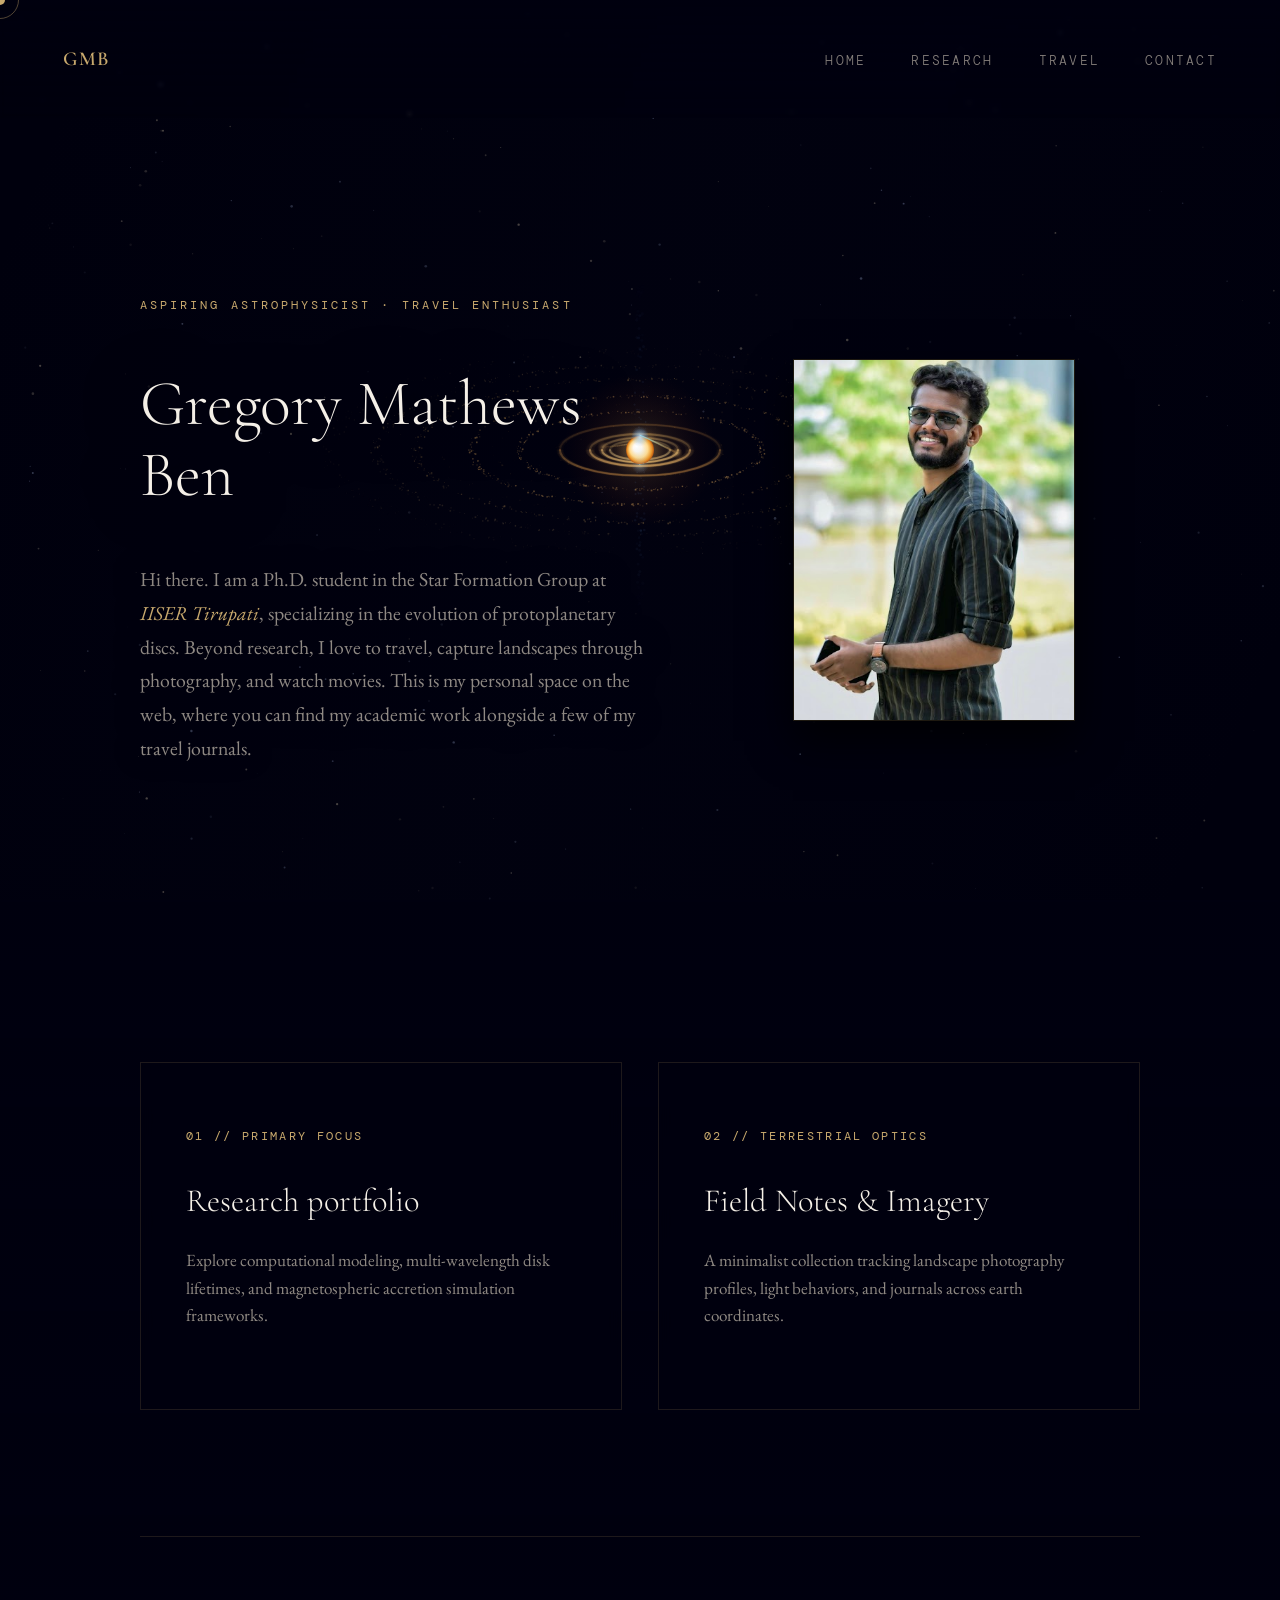
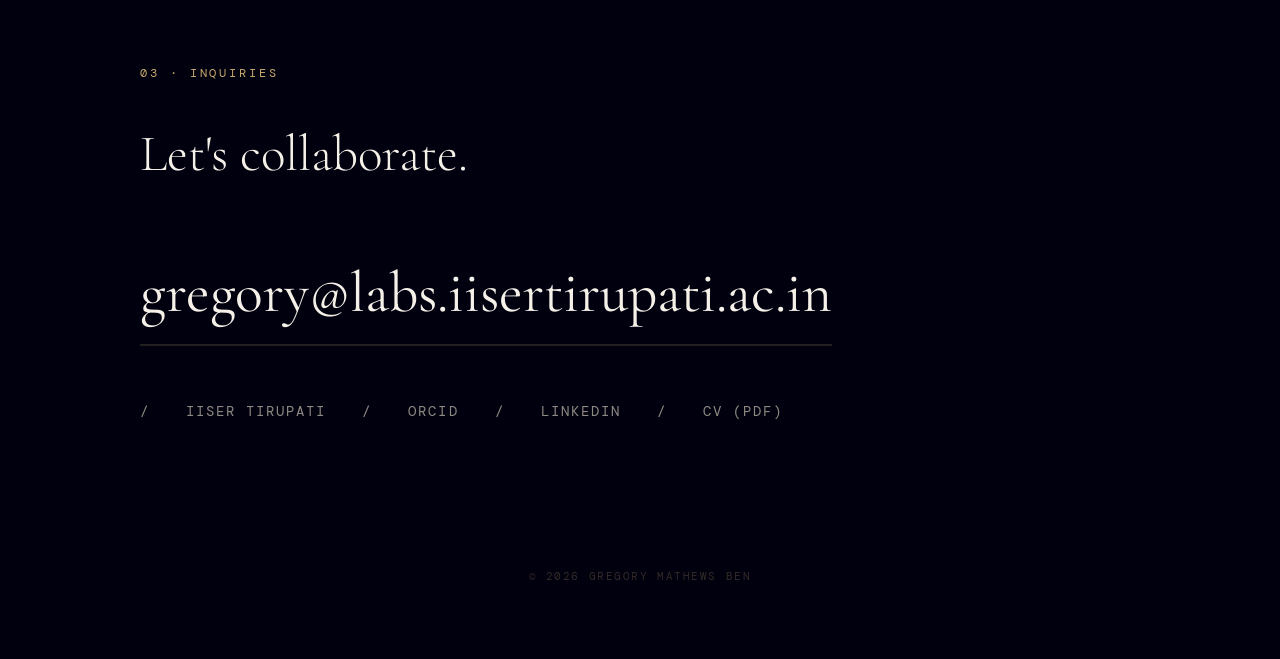
==== commit c2c983e9: "mobile_version update" ====
--- a/index.html
+++ b/index.html
@@ -71,12 +71,13 @@
 
   /* Lower content panels look exceptionally sharp floating over the dynamic background overlay */
   /* ── PORTAL CARDS SIDE-BY-SIDE GRID ARCHITECTURE ── */
+  /* ── PORTAL CARDS SIDE-BY-SIDE GRID ARCHITECTURE ── */
   #portals { 
     padding: 4rem 0 7rem 0; 
     border-bottom: 1px solid var(--border); 
   }
   
-  /* FIXED: Explicitly enforces a balanced side-by-side grid distribution layout */
+  /* Enforces a balanced side-by-side grid distribution layout */
   .portal-grid { 
     display: grid; 
     grid-template-columns: 1fr 1fr; /* Spreads cards side-by-side split evenly */
@@ -165,13 +166,24 @@
     transform: scale(1) translateY(0);
   }
 
-  /* Responsive breakpoint configuration handles small screen constraints gracefully */
+  /* Mobile Responsive rules for layout cards collapsing constraints */
   @media (max-width: 860px) {
+    #hero { padding-top: 8rem; height: auto; min-height: 100vh; }
+    .hero-container { grid-template-columns: 1fr; gap: 2.5rem; text-align: center; }
+    .hero-text-side { text-align: center; }
+    .hero-name { font-size: 2.2rem; }
+    .hero-welcome { font-size: 1rem; line-height: 1.6; }
+    .hero-portrait-side { order: -1; }
+    .portrait-frame { width: 220px; height: 280px; }
+    #portals { padding: 4rem 0; }
     .portal-grid { 
-      grid-template-columns: 1fr; /* Stacks vertically only on mobile viewports */
+      grid-template-columns: 1fr !important; /* Stacks vertically only on mobile viewports */
       gap: 1.5rem; 
     }
-    .portal-card { padding: 2.5rem 2rem; }
+    .portal-card { padding: 2.5rem 1.5rem; }
+    .card-svg-holder { width: 150px; height: 150px; right: -10px; bottom: -10px; }
+    #contact { padding: 4rem 0 2rem 0; }
+    .contact-links-inline { flex-direction: column; gap: 0.8rem; align-items: center; }
   }
   #contact { padding: 7rem 0 4rem 0; }
   .sec-label { font-family: var(--font-mono); font-size: 0.65rem; letter-spacing: 0.25em; text-transform: uppercase; color: var(--gold); margin-bottom: 1rem; display: block; }
@@ -270,7 +282,8 @@
           </g>
           
           <path d="M15 110 L30 110 M90 25 L90 40" stroke="var(--gold)" stroke-width="0.5" opacity="0.3"/>
-          <path d="M115 130 L125 125 L135 132 L145 122 L155 135" stroke="var(--gold-light)" stroke-width="0.8" opacity="0.25"/> </svg>
+          <path d="M115 130 L125 125 L135 132 L145 122 L155 135" stroke="var(--gold-light)" stroke-width="0.8" opacity="0.25"/>
+        </svg>
       </div>
     </a>
 
@@ -303,7 +316,6 @@
 
   </div>
 </section>
-
   <section id="contact">
     <span class="sec-label">03 · Inquiries</span>
     <div class="contact-hero">
--- a/css/style.css
+++ b/css/style.css
@@ -67,9 +67,46 @@
   color: var(--gold);
   border-color: var(--gold);
 }
-@media (max-width: 860px) {
-  nav { padding: 1rem 1.5rem; }
-  .nav-links { gap: 1.2rem; }
-  body { cursor: auto; }
-  #cursor, #cursor-ring { display: none; }
-}
+@media (max-width: 768px) {
+  .wrapper {
+    padding: 7.5rem 1.2rem 3rem 1.2rem; /* Tighter padding margins on screen borders */
+  }
+
+  h1 {
+    font-size: 2rem;
+    margin-bottom: 1.5rem;
+  }
+
+  .sec-intro {
+    font-size: 1.05rem;
+    margin-bottom: 3rem;
+    line-height: 1.7;
+  }
+
+  /* Collapses horizontal splits into flowing vertical reading blocks */
+  .editorial-row, 
+  .publication-item {
+    grid-template-columns: 1fr !important; 
+    gap: 0.5rem !important;
+    padding: 1.8rem 0;
+  }
+
+  .row-meta, 
+  .pub-year {
+    font-size: 0.75rem;
+    letter-spacing: 0.08em;
+    color: var(--gold);
+    border-bottom: 1px solid rgba(200, 169, 110, 0.1); /* Minimal layout border line */
+    padding-bottom: 0.3rem;
+    margin-bottom: 0.3rem;
+  }
+
+  .row-content h3 {
+    font-size: 1.4rem;
+  }
+  
+  .pub-content h4 {
+    font-size: 1.05rem;
+    line-height: 1.4;
+  }
+}
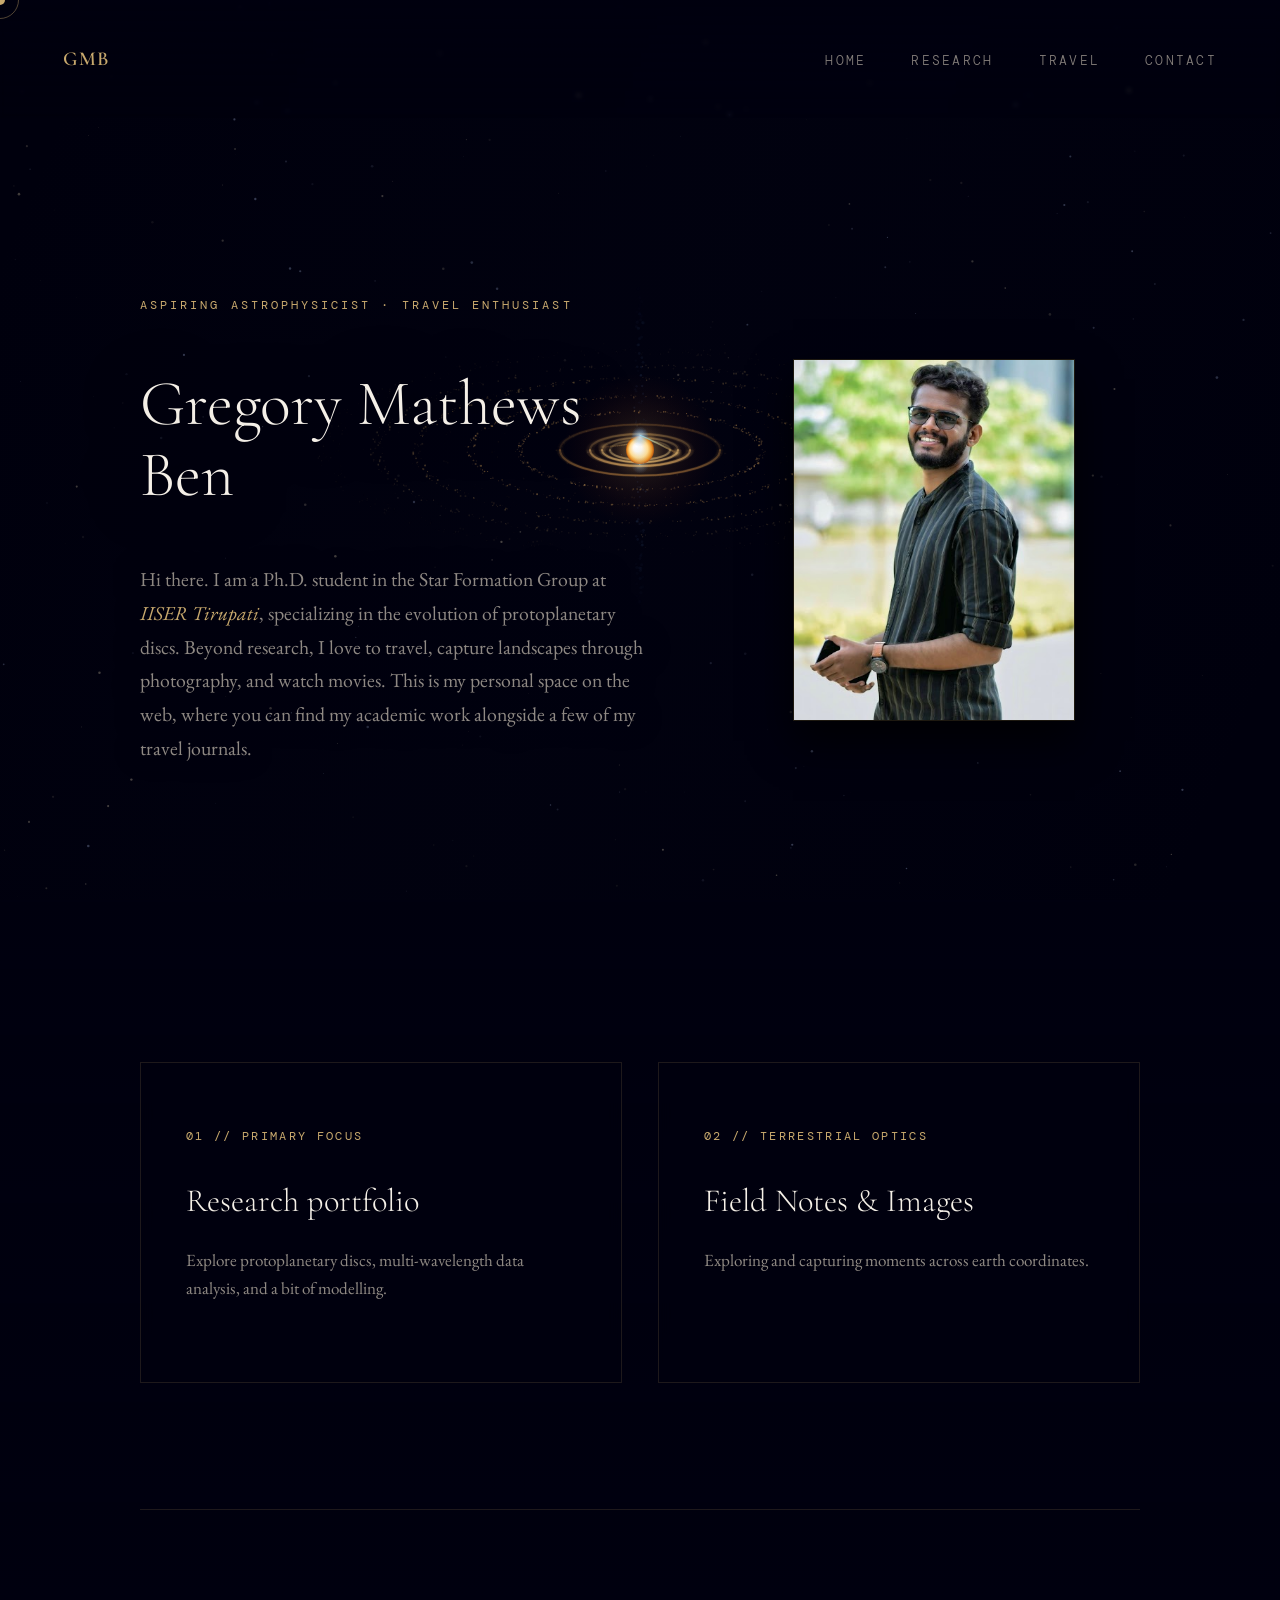
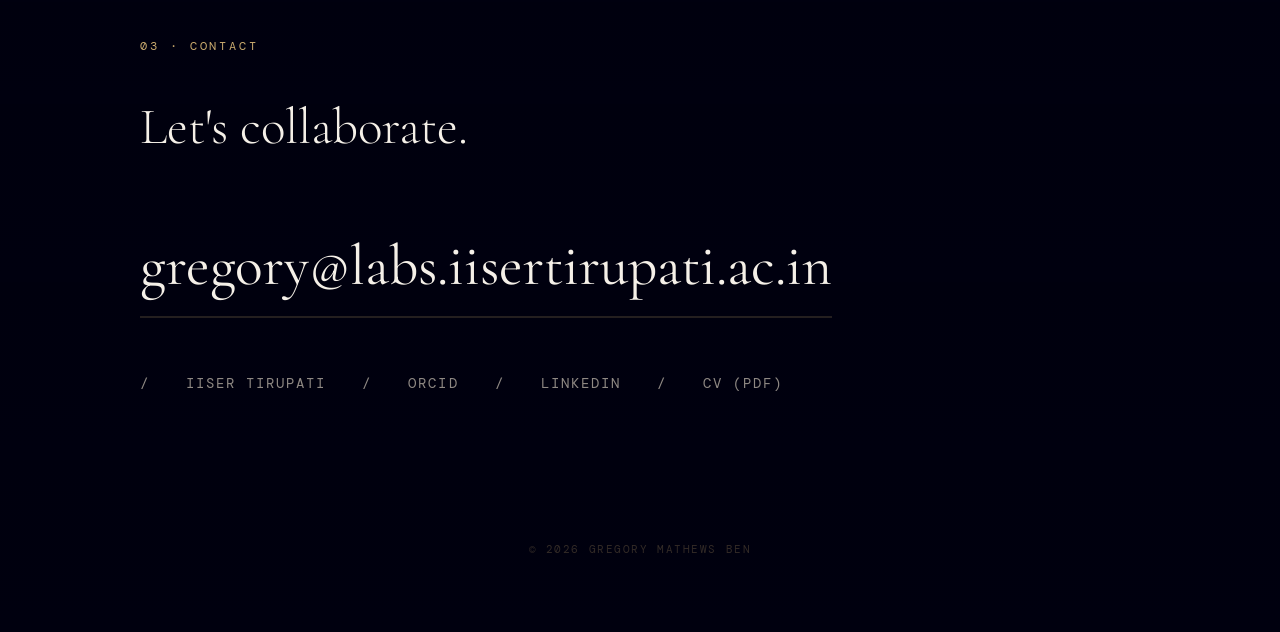
==== commit 211d4862: "updates 01/06" ====
--- a/index.html
+++ b/index.html
@@ -254,7 +254,7 @@
     <a href="research.html" class="portal-card">
       <div class="portal-meta">01 // Primary Focus</div>
       <h2>Research portfolio</h2>
-      <p>Explore computational modeling, multi-wavelength disk lifetimes, and magnetospheric accretion simulation frameworks.</p>
+      <p>Explore protoplanetary discs, multi-wavelength data analysis, and a bit of modelling.</p>
       
       <div class="card-svg-holder">
         <svg viewBox="0 0 200 200" fill="none" xmlns="http://www.w3.org/2000/svg">
@@ -289,8 +289,8 @@
 
     <a href="travel.html" class="portal-card">
       <div class="portal-meta">02 // Terrestrial Optics</div>
-      <h2>Field Notes &amp; Imagery</h2>
-      <p>A minimalist collection tracking landscape photography profiles, light behaviors, and journals across earth coordinates.</p>
+      <h2>Field Notes &amp; Images</h2>
+      <p>Exploring and capturing moments across earth coordinates.</p>
       
       <div class="card-svg-holder">
         <svg viewBox="0 0 200 200" fill="none" xmlns="http://www.w3.org/2000/svg">
@@ -317,7 +317,7 @@
   </div>
 </section>
   <section id="contact">
-    <span class="sec-label">03 · Inquiries</span>
+    <span class="sec-label">03 · Contact</span>
     <div class="contact-hero">
       <h2 class="contact-title">Let's collaborate.</h2>
       <a href="mailto:gregory@labs.iisertirupati.ac.in" class="email-massive">gregory@labs.iisertirupati.ac.in</a>
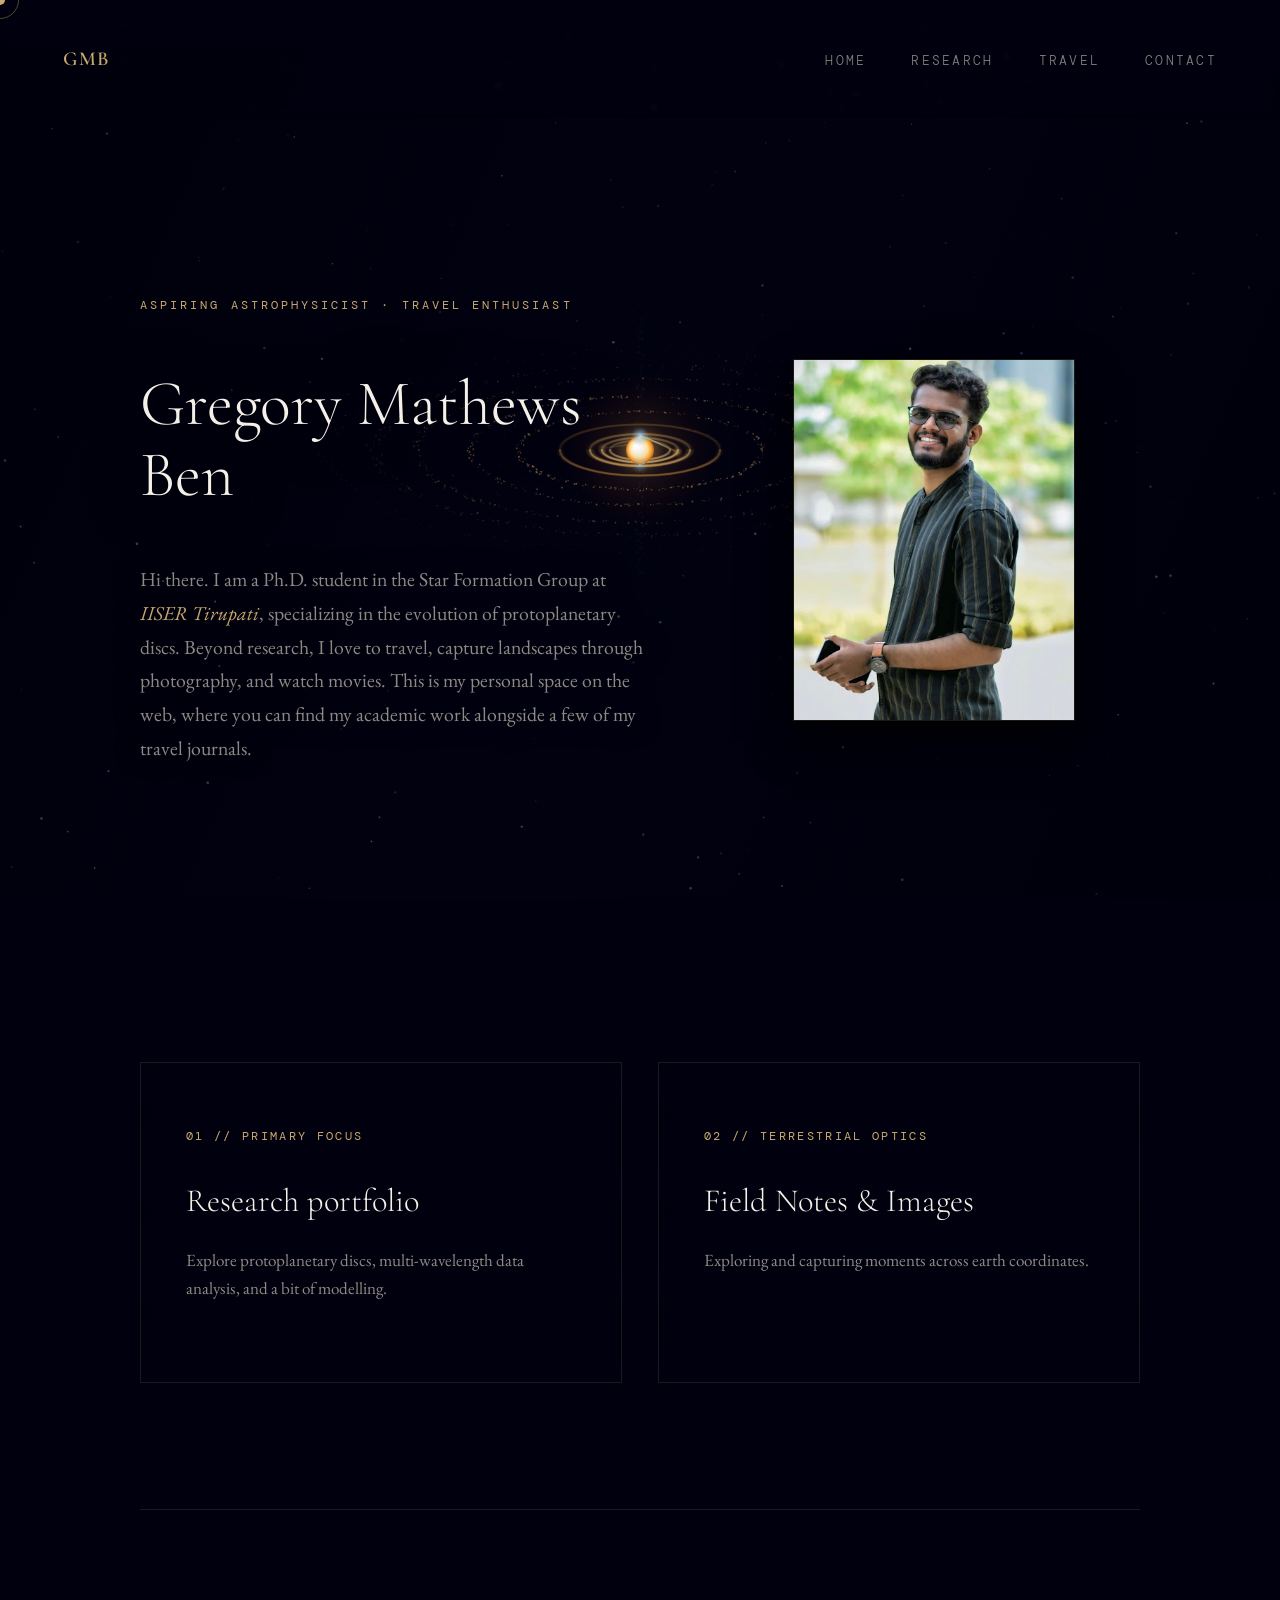
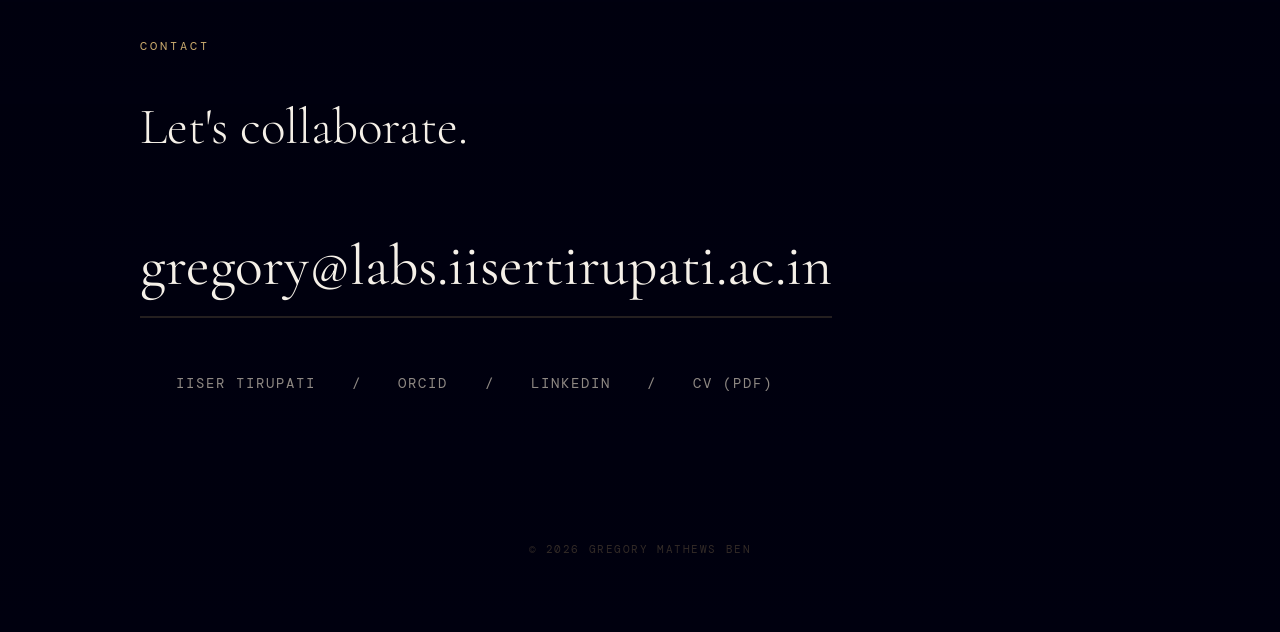
==== commit af1abe92: "updates 01/06" ====
--- a/index.html
+++ b/index.html
@@ -317,12 +317,12 @@
   </div>
 </section>
   <section id="contact">
-    <span class="sec-label">03 · Contact</span>
+    <span class="sec-label">Contact</span>
     <div class="contact-hero">
       <h2 class="contact-title">Let's collaborate.</h2>
       <a href="mailto:gregory@labs.iisertirupati.ac.in" class="email-massive">gregory@labs.iisertirupati.ac.in</a>
       <div class="contact-links-inline">
-        <span>/</span>
+        <span></span>
         <a href="https://www.iisertirupati.ac.in/" target="_blank">IISER Tirupati</a>
         <span>/</span>
         <a href="https://orcid.org/0009-0005-5716-3956" target="_blank">ORCID</a>
